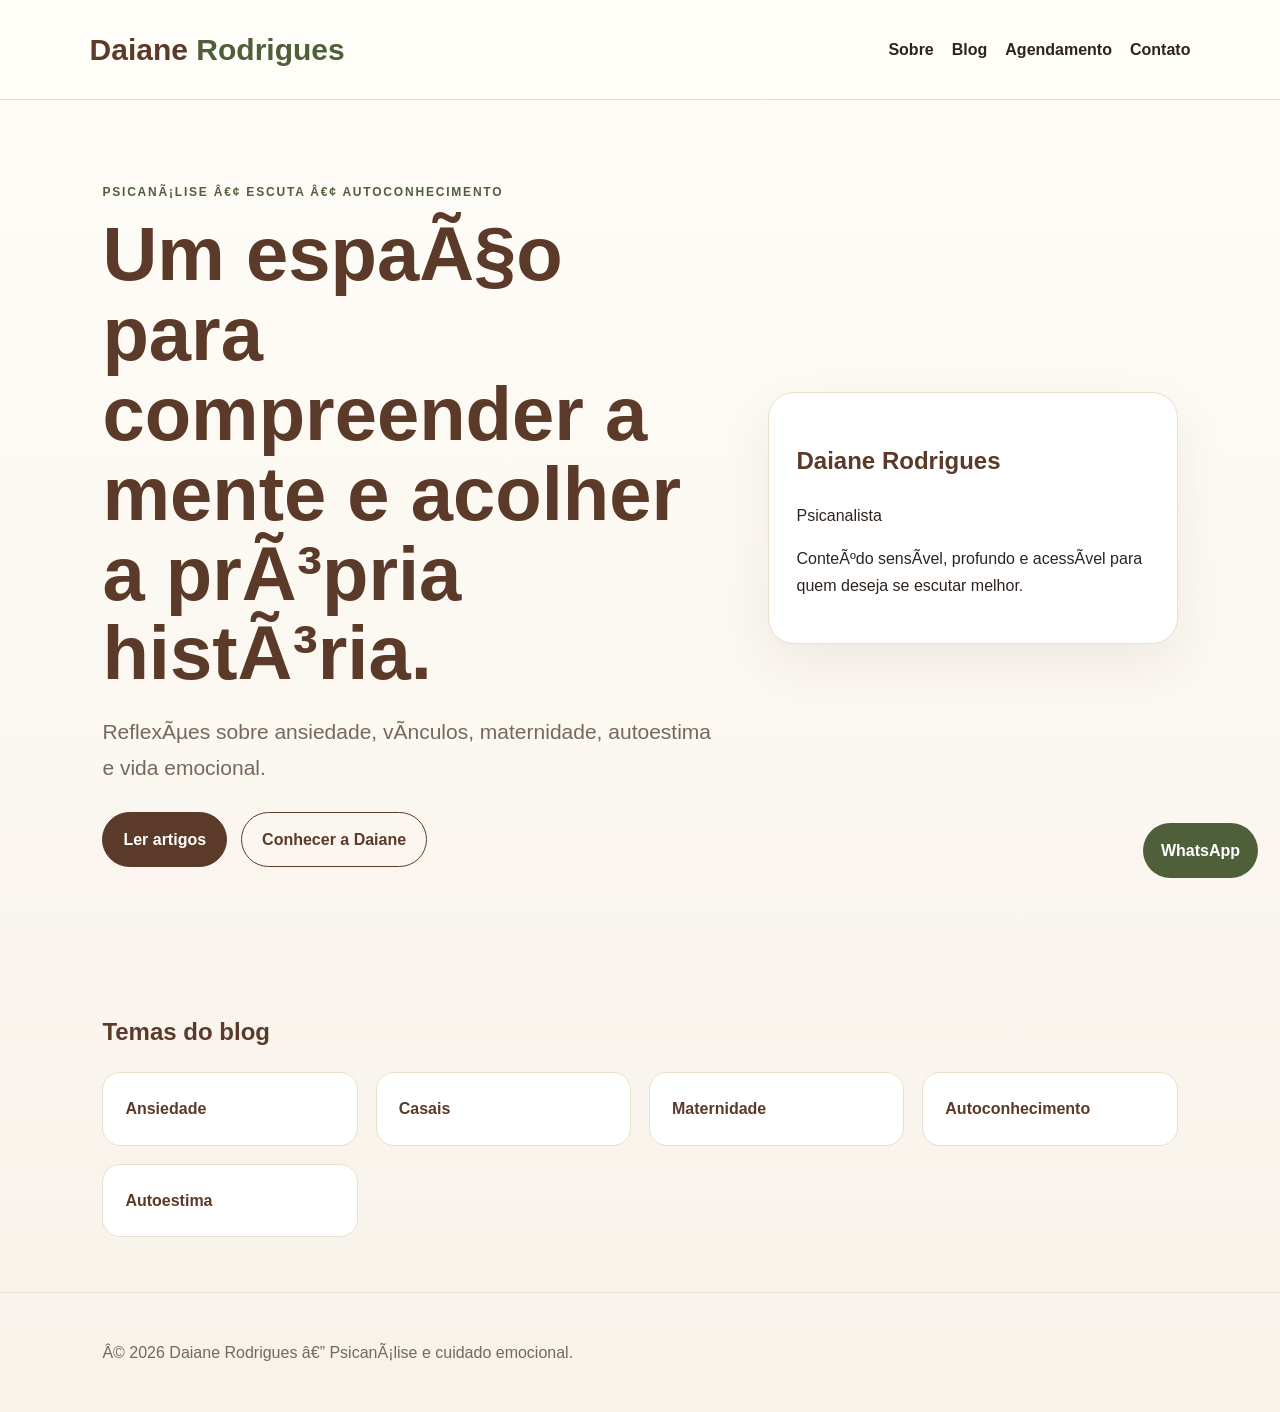
==== index.html @ e82123d5 "feat: estrutura inicial do blog Daiane Rodrigues" ====
﻿<!DOCTYPE html>
<html lang="pt-BR">
<head>
  <meta charset="UTF-8">
  <meta name="viewport" content="width=device-width, initial-scale=1.0">
  <title>Daiane Rodrigues | PsicanÃ¡lise</title>
  <meta name="description" content="Blog de Daiane Rodrigues sobre psicanÃ¡lise, ansiedade, relacionamentos, maternidade e autoconhecimento.">
  <link rel="stylesheet" href="assets/css/style.css">
</head>
<body>
  <header class="header">
    <a class="logo" href="index.html">Daiane <span>Rodrigues</span></a>
    <nav>
      <a href="sobre.html">Sobre</a>
      <a href="blog.html">Blog</a>
      <a href="agendamento.html">Agendamento</a>
      <a href="contato.html">Contato</a>
    </nav>
  </header>

  <main class="hero">
    <section>
      <p class="tag">PsicanÃ¡lise â€¢ Escuta â€¢ Autoconhecimento</p>
      <h1>Um espaÃ§o para compreender a mente e acolher a prÃ³pria histÃ³ria.</h1>
      <p class="lead">ReflexÃµes sobre ansiedade, vÃ­nculos, maternidade, autoestima e vida emocional.</p>
      <div class="actions">
        <a class="btn primary" href="blog.html">Ler artigos</a>
        <a class="btn" href="sobre.html">Conhecer a Daiane</a>
      </div>
    </section>

    <aside class="card destaque">
      <h2>Daiane Rodrigues</h2>
      <p>Psicanalista</p>
      <p>ConteÃºdo sensÃ­vel, profundo e acessÃ­vel para quem deseja se escutar melhor.</p>
    </aside>
  </main>

  <section class="section">
    <h2>Temas do blog</h2>
    <div class="chips">
      <span>Ansiedade</span>
      <span>Casais</span>
      <span>Maternidade</span>
      <span>Autoconhecimento</span>
      <span>Autoestima</span>
    </div>
  </section>

  <a class="whatsapp" href="https://wa.me/5500000000000" target="_blank">WhatsApp</a>

  <footer>
    <p>Â© 2026 Daiane Rodrigues â€” PsicanÃ¡lise e cuidado emocional.</p>
  </footer>
</body>
</html>
---- assets/css/style.css ----
﻿:root{--marrom:#5b3a29;--musgo:#4f5f3a;--creme:#f7f2ea;--branco:#fffdf8;--texto:#2d241f;--muted:#76685d}
*{box-sizing:border-box}
body{margin:0;background:linear-gradient(180deg,var(--branco),var(--creme));color:var(--texto);font-family:Arial,sans-serif;line-height:1.7}
.header{display:flex;justify-content:space-between;align-items:center;gap:20px;padding:24px 7vw;background:rgba(255,253,248,.92);border-bottom:1px solid #eadfce;position:sticky;top:0}
.logo{font-size:30px;font-weight:800;color:var(--marrom);text-decoration:none}
.logo span{color:var(--musgo)}
nav{display:flex;gap:18px;flex-wrap:wrap}
nav a{color:var(--texto);text-decoration:none;font-weight:700}
.hero{min-height:75vh;display:grid;grid-template-columns:1.2fr .8fr;gap:50px;align-items:center;padding:70px 8vw}
.tag{text-transform:uppercase;letter-spacing:.15em;color:var(--musgo);font-weight:800;font-size:12px}
h1{font-size:clamp(42px,6vw,76px);line-height:1.05;color:var(--marrom);margin:10px 0}
h2{color:var(--marrom)}
.lead{font-size:21px;color:var(--muted);max-width:820px}
.actions{display:flex;gap:14px;margin-top:26px;flex-wrap:wrap}
.btn{padding:13px 20px;border:1px solid var(--marrom);border-radius:999px;color:var(--marrom);text-decoration:none;font-weight:800}
.btn.primary{background:var(--marrom);color:white}
.card{background:white;border:1px solid #eadfce;border-radius:26px;padding:28px;box-shadow:0 18px 50px rgba(91,58,41,.08)}
.section,.page,.article{padding:55px 8vw}
.chips,.grid{display:grid;grid-template-columns:repeat(auto-fit,minmax(220px,1fr));gap:18px}
.chips span{background:white;border:1px solid #eadfce;border-radius:18px;padding:22px;font-weight:800;color:var(--marrom)}
.search{width:100%;max-width:560px;padding:15px 18px;border:1px solid #d8c7b7;border-radius:999px;margin:25px 0;background:white}
.whatsapp{position:fixed;right:22px;bottom:22px;background:var(--musgo);color:white;text-decoration:none;padding:14px 18px;border-radius:999px;font-weight:800}
footer{padding:30px 8vw;border-top:1px solid #eadfce;color:var(--muted)}
.article{max-width:850px;margin:auto}
.article p{font-size:20px}
@media(max-width:800px){.hero{grid-template-columns:1fr}.header{flex-direction:column;align-items:flex-start}h1{font-size:42px}}
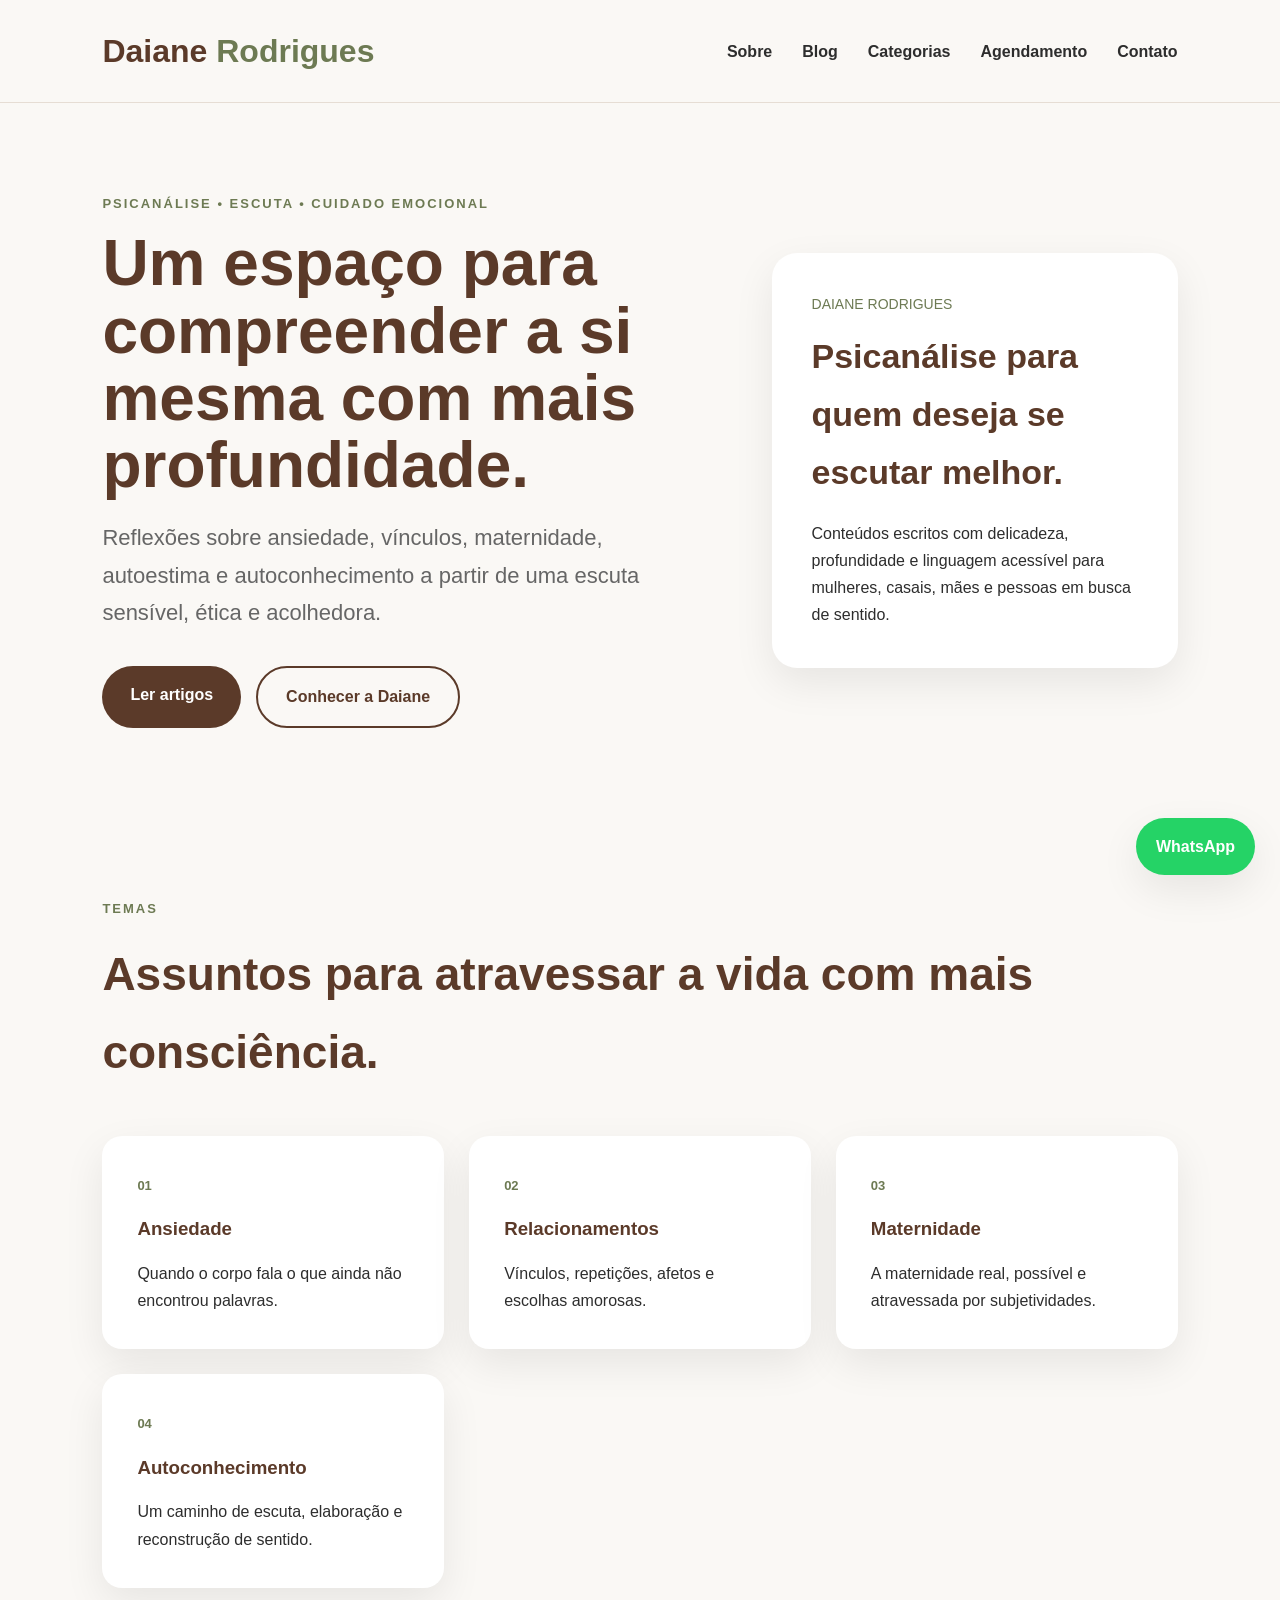
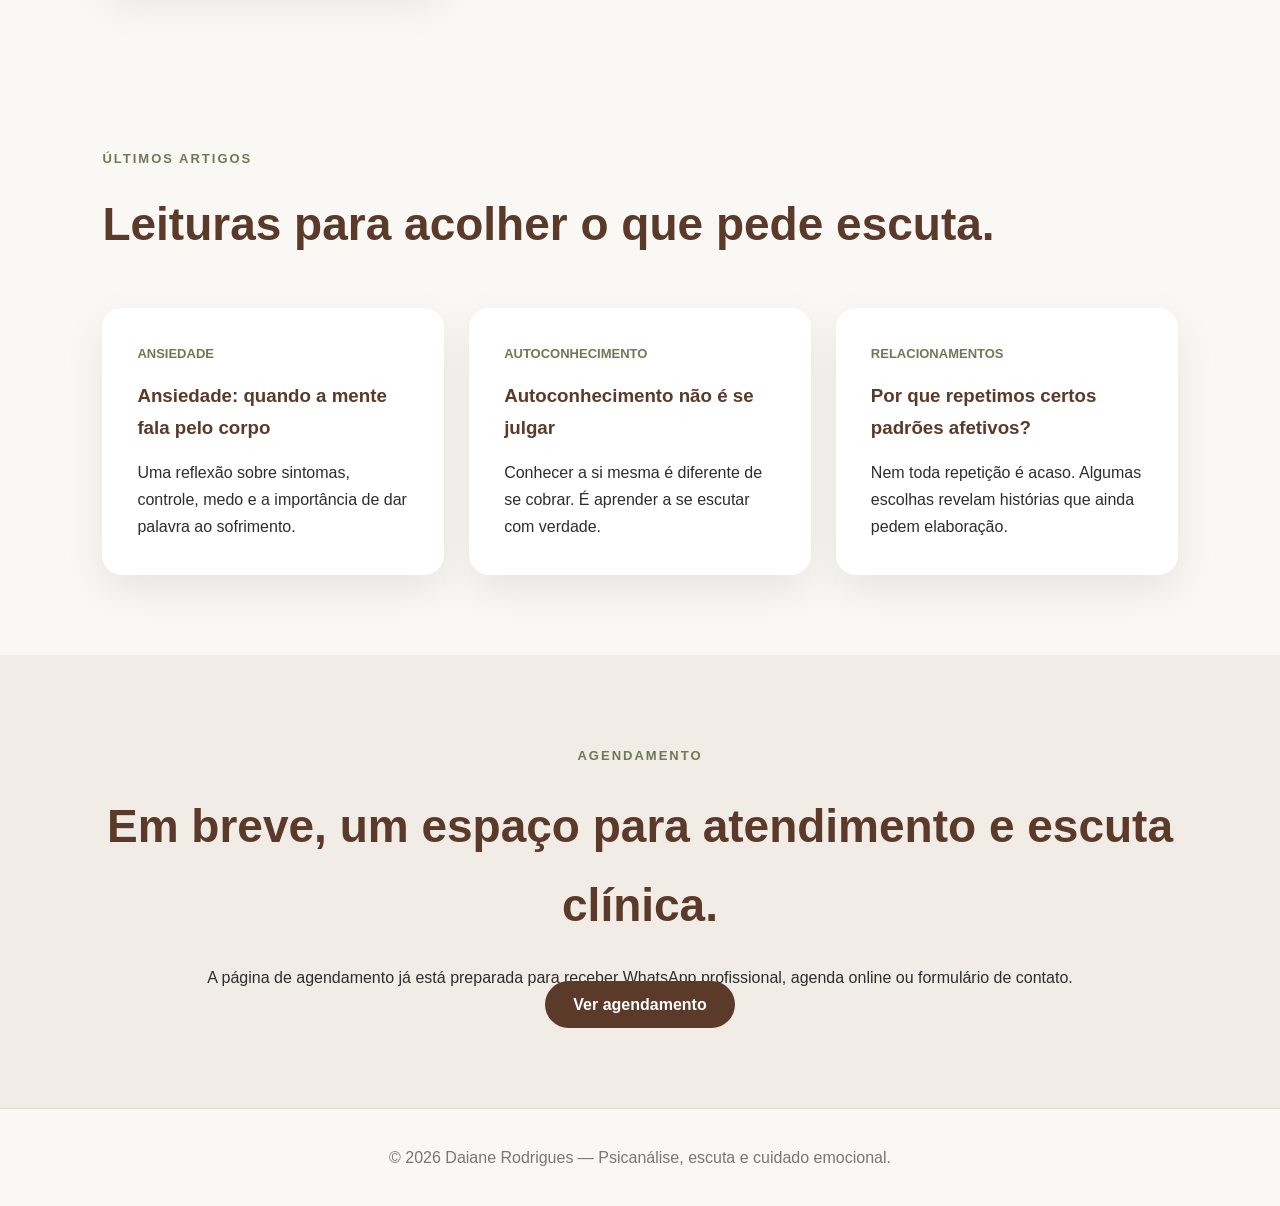
==== commit f6e7984d: "feat(css): adiciona layout premium" ====
--- a/index.html
+++ b/index.html
@@ -1,56 +1,135 @@
 ﻿<!DOCTYPE html>
 <html lang="pt-BR">
 <head>
-  <meta charset="UTF-8">
-  <meta name="viewport" content="width=device-width, initial-scale=1.0">
-  <title>Daiane Rodrigues | PsicanÃ¡lise</title>
-  <meta name="description" content="Blog de Daiane Rodrigues sobre psicanÃ¡lise, ansiedade, relacionamentos, maternidade e autoconhecimento.">
-  <link rel="stylesheet" href="assets/css/style.css">
+  <meta charset="UTF-8" />
+  <meta name="viewport" content="width=device-width, initial-scale=1.0" />
+
+  <title>Daiane Rodrigues | Psicanálise, escuta e autoconhecimento</title>
+  <meta name="description" content="Blog de Daiane Rodrigues sobre psicanálise, ansiedade, relacionamentos, maternidade, autoestima e autoconhecimento." />
+
+  <link rel="stylesheet" href="assets/css/style.css" />
 </head>
+
 <body>
-  <header class="header">
-    <a class="logo" href="index.html">Daiane <span>Rodrigues</span></a>
-    <nav>
+  <header class="site-header">
+    <a href="index.html" class="brand">
+      Daiane <span>Rodrigues</span>
+    </a>
+
+    <nav class="nav">
       <a href="sobre.html">Sobre</a>
       <a href="blog.html">Blog</a>
+      <a href="categorias.html">Categorias</a>
       <a href="agendamento.html">Agendamento</a>
       <a href="contato.html">Contato</a>
     </nav>
   </header>
 
-  <main class="hero">
-    <section>
-      <p class="tag">PsicanÃ¡lise â€¢ Escuta â€¢ Autoconhecimento</p>
-      <h1>Um espaÃ§o para compreender a mente e acolher a prÃ³pria histÃ³ria.</h1>
-      <p class="lead">ReflexÃµes sobre ansiedade, vÃ­nculos, maternidade, autoestima e vida emocional.</p>
-      <div class="actions">
-        <a class="btn primary" href="blog.html">Ler artigos</a>
-        <a class="btn" href="sobre.html">Conhecer a Daiane</a>
+  <main>
+    <section class="hero">
+      <div class="hero-content">
+        <p class="eyebrow">Psicanálise • Escuta • Cuidado emocional</p>
+
+        <h1>Um espaço para compreender a si mesma com mais profundidade.</h1>
+
+        <p class="lead">
+          Reflexões sobre ansiedade, vínculos, maternidade, autoestima e autoconhecimento
+          a partir de uma escuta sensível, ética e acolhedora.
+        </p>
+
+        <div class="hero-actions">
+          <a class="btn btn-primary" href="blog.html">Ler artigos</a>
+          <a class="btn btn-secondary" href="sobre.html">Conhecer a Daiane</a>
+        </div>
+      </div>
+
+      <aside class="hero-card">
+        <p class="card-label">Daiane Rodrigues</p>
+        <h2>Psicanálise para quem deseja se escutar melhor.</h2>
+        <p>
+          Conteúdos escritos com delicadeza, profundidade e linguagem acessível para
+          mulheres, casais, mães e pessoas em busca de sentido.
+        </p>
+      </aside>
+    </section>
+
+    <section class="section">
+      <div class="section-heading">
+        <p class="eyebrow">Temas</p>
+        <h2>Assuntos para atravessar a vida com mais consciência.</h2>
+      </div>
+
+      <div class="topic-grid">
+        <a href="categorias.html" class="topic-card">
+          <span>01</span>
+          <h3>Ansiedade</h3>
+          <p>Quando o corpo fala o que ainda não encontrou palavras.</p>
+        </a>
+
+        <a href="categorias.html" class="topic-card">
+          <span>02</span>
+          <h3>Relacionamentos</h3>
+          <p>Vínculos, repetições, afetos e escolhas amorosas.</p>
+        </a>
+
+        <a href="categorias.html" class="topic-card">
+          <span>03</span>
+          <h3>Maternidade</h3>
+          <p>A maternidade real, possível e atravessada por subjetividades.</p>
+        </a>
+
+        <a href="categorias.html" class="topic-card">
+          <span>04</span>
+          <h3>Autoconhecimento</h3>
+          <p>Um caminho de escuta, elaboração e reconstrução de sentido.</p>
+        </a>
       </div>
     </section>
 
-    <aside class="card destaque">
-      <h2>Daiane Rodrigues</h2>
-      <p>Psicanalista</p>
-      <p>ConteÃºdo sensÃ­vel, profundo e acessÃ­vel para quem deseja se escutar melhor.</p>
-    </aside>
+    <section class="section featured">
+      <div class="section-heading">
+        <p class="eyebrow">Últimos artigos</p>
+        <h2>Leituras para acolher o que pede escuta.</h2>
+      </div>
+
+      <div class="post-grid">
+        <article class="post-card">
+          <p class="post-category">Ansiedade</p>
+          <h3><a href="posts/ansiedade.html">Ansiedade: quando a mente fala pelo corpo</a></h3>
+          <p>Uma reflexão sobre sintomas, controle, medo e a importância de dar palavra ao sofrimento.</p>
+        </article>
+
+        <article class="post-card">
+          <p class="post-category">Autoconhecimento</p>
+          <h3><a href="posts/autoconhecimento.html">Autoconhecimento não é se julgar</a></h3>
+          <p>Conhecer a si mesma é diferente de se cobrar. É aprender a se escutar com verdade.</p>
+        </article>
+
+        <article class="post-card">
+          <p class="post-category">Relacionamentos</p>
+          <h3><a href="blog.html">Por que repetimos certos padrões afetivos?</a></h3>
+          <p>Nem toda repetição é acaso. Algumas escolhas revelam histórias que ainda pedem elaboração.</p>
+        </article>
+      </div>
+    </section>
+
+    <section class="cta">
+      <p class="eyebrow">Agendamento</p>
+      <h2>Em breve, um espaço para atendimento e escuta clínica.</h2>
+      <p>
+        A página de agendamento já está preparada para receber WhatsApp profissional,
+        agenda online ou formulário de contato.
+      </p>
+      <a class="btn btn-primary" href="agendamento.html">Ver agendamento</a>
+    </section>
   </main>
 
-  <section class="section">
-    <h2>Temas do blog</h2>
-    <div class="chips">
-      <span>Ansiedade</span>
-      <span>Casais</span>
-      <span>Maternidade</span>
-      <span>Autoconhecimento</span>
-      <span>Autoestima</span>
-    </div>
-  </section>
+  <a class="whatsapp" href="https://wa.me/5500000000000" target="_blank" aria-label="Falar no WhatsApp">
+    WhatsApp
+  </a>
 
-  <a class="whatsapp" href="https://wa.me/5500000000000" target="_blank">WhatsApp</a>
-
-  <footer>
-    <p>Â© 2026 Daiane Rodrigues â€” PsicanÃ¡lise e cuidado emocional.</p>
+  <footer class="footer">
+    <p>© 2026 Daiane Rodrigues — Psicanálise, escuta e cuidado emocional.</p>
   </footer>
 </body>
-</html>
+</html>
--- a/assets/css/style.css
+++ b/assets/css/style.css
@@ -1,26 +1,275 @@
-﻿:root{--marrom:#5b3a29;--musgo:#4f5f3a;--creme:#f7f2ea;--branco:#fffdf8;--texto:#2d241f;--muted:#76685d}
-*{box-sizing:border-box}
-body{margin:0;background:linear-gradient(180deg,var(--branco),var(--creme));color:var(--texto);font-family:Arial,sans-serif;line-height:1.7}
-.header{display:flex;justify-content:space-between;align-items:center;gap:20px;padding:24px 7vw;background:rgba(255,253,248,.92);border-bottom:1px solid #eadfce;position:sticky;top:0}
-.logo{font-size:30px;font-weight:800;color:var(--marrom);text-decoration:none}
-.logo span{color:var(--musgo)}
-nav{display:flex;gap:18px;flex-wrap:wrap}
-nav a{color:var(--texto);text-decoration:none;font-weight:700}
-.hero{min-height:75vh;display:grid;grid-template-columns:1.2fr .8fr;gap:50px;align-items:center;padding:70px 8vw}
-.tag{text-transform:uppercase;letter-spacing:.15em;color:var(--musgo);font-weight:800;font-size:12px}
-h1{font-size:clamp(42px,6vw,76px);line-height:1.05;color:var(--marrom);margin:10px 0}
-h2{color:var(--marrom)}
-.lead{font-size:21px;color:var(--muted);max-width:820px}
-.actions{display:flex;gap:14px;margin-top:26px;flex-wrap:wrap}
-.btn{padding:13px 20px;border:1px solid var(--marrom);border-radius:999px;color:var(--marrom);text-decoration:none;font-weight:800}
-.btn.primary{background:var(--marrom);color:white}
-.card{background:white;border:1px solid #eadfce;border-radius:26px;padding:28px;box-shadow:0 18px 50px rgba(91,58,41,.08)}
-.section,.page,.article{padding:55px 8vw}
-.chips,.grid{display:grid;grid-template-columns:repeat(auto-fit,minmax(220px,1fr));gap:18px}
-.chips span{background:white;border:1px solid #eadfce;border-radius:18px;padding:22px;font-weight:800;color:var(--marrom)}
-.search{width:100%;max-width:560px;padding:15px 18px;border:1px solid #d8c7b7;border-radius:999px;margin:25px 0;background:white}
-.whatsapp{position:fixed;right:22px;bottom:22px;background:var(--musgo);color:white;text-decoration:none;padding:14px 18px;border-radius:999px;font-weight:800}
-footer{padding:30px 8vw;border-top:1px solid #eadfce;color:var(--muted)}
-.article{max-width:850px;margin:auto}
-.article p{font-size:20px}
-@media(max-width:800px){.hero{grid-template-columns:1fr}.header{flex-direction:column;align-items:flex-start}h1{font-size:42px}}
+﻿:root{
+--bg:#faf8f5;
+--white:#fff;
+--primary:#5b3a29;
+--secondary:#6d7a53;
+--text:#2d2d2d;
+--light:#f1ece6;
+--border:#e6ddd4;
+--shadow:0 15px 40px rgba(0,0,0,.08);
+}
+
+*{
+margin:0;
+padding:0;
+box-sizing:border-box;
+}
+
+html{
+scroll-behavior:smooth;
+}
+
+body{
+background:var(--bg);
+font-family:Segoe UI,Arial,sans-serif;
+color:var(--text);
+line-height:1.7;
+}
+
+a{
+text-decoration:none;
+color:inherit;
+}
+
+.site-header{
+position:sticky;
+top:0;
+z-index:999;
+display:flex;
+justify-content:space-between;
+align-items:center;
+padding:24px 8%;
+background:rgba(250,248,245,.95);
+backdrop-filter:blur(12px);
+border-bottom:1px solid var(--border);
+}
+
+.brand{
+font-size:32px;
+font-weight:700;
+color:var(--primary);
+}
+
+.brand span{
+color:var(--secondary);
+}
+
+.nav{
+display:flex;
+gap:30px;
+}
+
+.nav a{
+font-weight:600;
+transition:.25s;
+}
+
+.nav a:hover{
+color:var(--secondary);
+}
+
+.hero{
+display:grid;
+grid-template-columns:1.2fr .8fr;
+gap:60px;
+padding:90px 8%;
+align-items:center;
+}
+
+.eyebrow{
+text-transform:uppercase;
+letter-spacing:2px;
+font-size:13px;
+color:var(--secondary);
+margin-bottom:15px;
+font-weight:700;
+}
+
+.hero h1{
+font-size:64px;
+line-height:1.05;
+color:var(--primary);
+margin-bottom:20px;
+}
+
+.lead{
+font-size:22px;
+color:#666;
+max-width:650px;
+margin-bottom:35px;
+}
+
+.hero-actions{
+display:flex;
+gap:15px;
+flex-wrap:wrap;
+}
+
+.btn{
+padding:15px 28px;
+border-radius:999px;
+font-weight:700;
+transition:.25s;
+}
+
+.btn-primary{
+background:var(--primary);
+color:white;
+}
+
+.btn-primary:hover{
+transform:translateY(-2px);
+}
+
+.btn-secondary{
+border:2px solid var(--primary);
+color:var(--primary);
+}
+
+.hero-card{
+background:white;
+padding:40px;
+border-radius:25px;
+box-shadow:var(--shadow);
+}
+
+.card-label{
+font-size:14px;
+color:var(--secondary);
+text-transform:uppercase;
+margin-bottom:12px;
+}
+
+.hero-card h2{
+font-size:34px;
+margin-bottom:18px;
+color:var(--primary);
+}
+
+.section{
+padding:80px 8%;
+}
+
+.section-heading{
+margin-bottom:45px;
+}
+
+.section-heading h2{
+font-size:46px;
+color:var(--primary);
+}
+
+.topic-grid,
+.post-grid{
+display:grid;
+grid-template-columns:repeat(auto-fit,minmax(280px,1fr));
+gap:25px;
+}
+
+.topic-card,
+.post-card{
+background:white;
+padding:35px;
+border-radius:20px;
+box-shadow:var(--shadow);
+transition:.3s;
+}
+
+.topic-card:hover,
+.post-card:hover{
+transform:translateY(-8px);
+}
+
+.topic-card span{
+font-size:13px;
+color:var(--secondary);
+font-weight:bold;
+}
+
+.topic-card h3,
+.post-card h3{
+margin:15px 0;
+color:var(--primary);
+}
+
+.post-category{
+font-size:13px;
+text-transform:uppercase;
+color:var(--secondary);
+font-weight:bold;
+margin-bottom:10px;
+}
+
+.cta{
+padding:90px 8%;
+text-align:center;
+background:var(--light);
+}
+
+.cta h2{
+font-size:46px;
+color:var(--primary);
+margin:20px 0;
+}
+
+.footer{
+padding:35px;
+text-align:center;
+border-top:1px solid var(--border);
+color:#777;
+}
+
+.whatsapp{
+position:fixed;
+right:25px;
+bottom:25px;
+background:#25D366;
+color:white;
+padding:15px 20px;
+border-radius:999px;
+font-weight:bold;
+box-shadow:var(--shadow);
+}
+
+.search{
+width:100%;
+padding:16px;
+border-radius:999px;
+border:1px solid var(--border);
+margin-bottom:35px;
+font-size:16px;
+}
+
+.page,
+.article{
+max-width:1100px;
+margin:auto;
+padding:80px 8%;
+}
+
+@media(max-width:900px){
+
+.hero{
+grid-template-columns:1fr;
+}
+
+.hero h1{
+font-size:46px;
+}
+
+.section-heading h2,
+.cta h2{
+font-size:36px;
+}
+
+.site-header{
+flex-direction:column;
+gap:20px;
+}
+
+.nav{
+flex-wrap:wrap;
+justify-content:center;
+}
+
+}
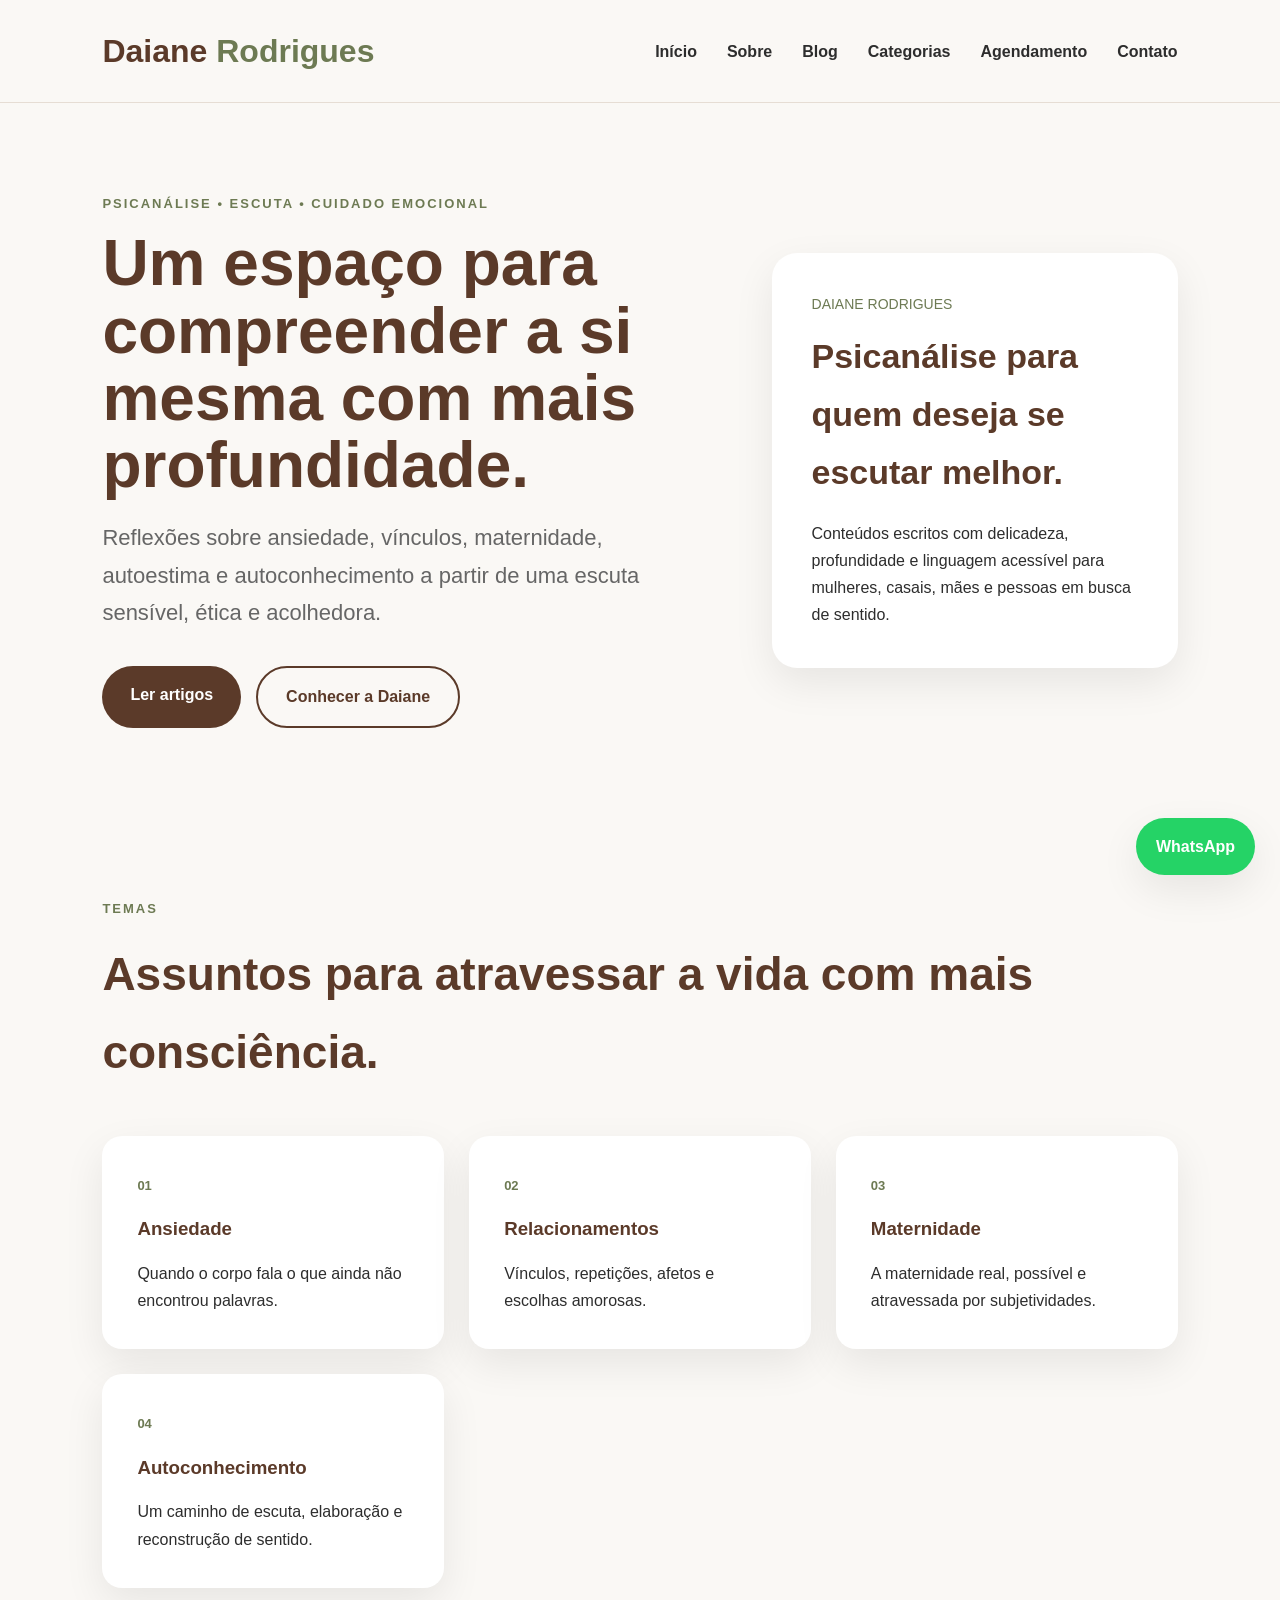
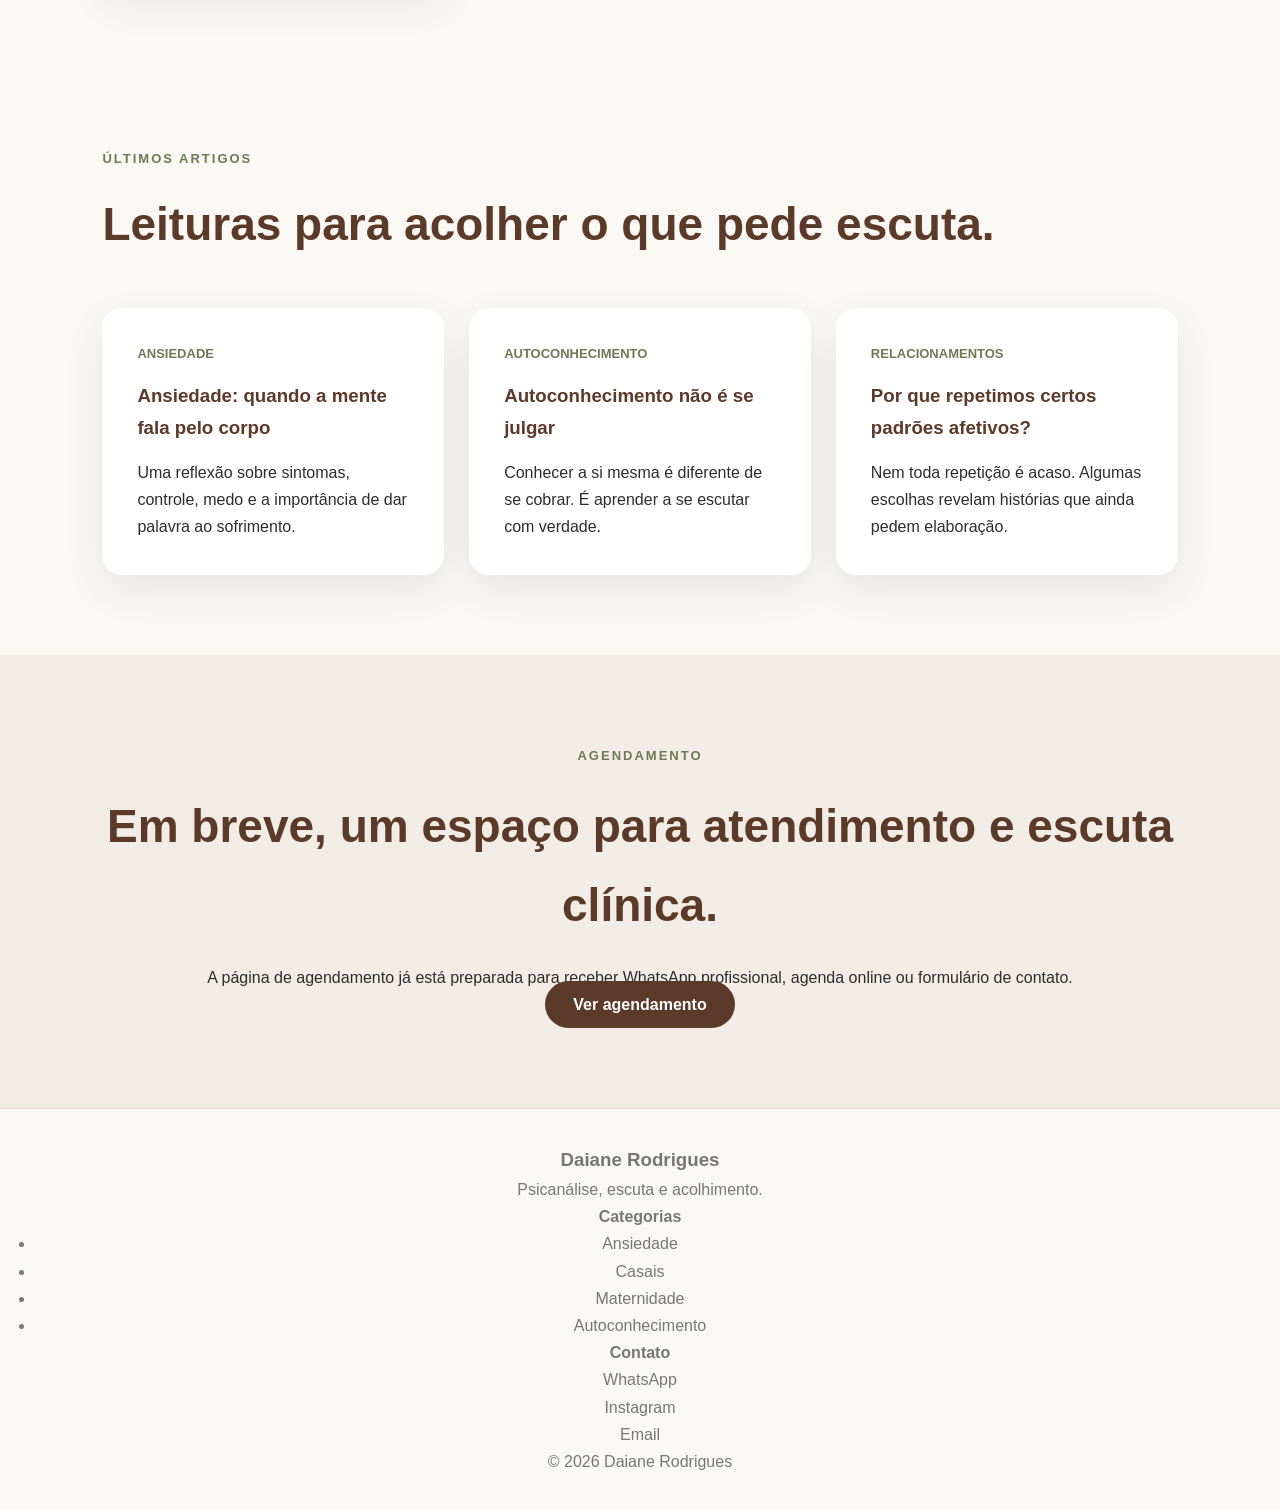
==== commit 578f5230: "refactor(layout): header e footer compartilhados" ====
--- a/index.html
+++ b/index.html
@@ -11,19 +11,13 @@
 </head>
 
 <body>
-  <header class="site-header">
-    <a href="index.html" class="brand">
-      Daiane <span>Rodrigues</span>
-    </a>
+  <script src="assets/js/layout.js"></script>
 
-    <nav class="nav">
-      <a href="sobre.html">Sobre</a>
-      <a href="blog.html">Blog</a>
-      <a href="categorias.html">Categorias</a>
-      <a href="agendamento.html">Agendamento</a>
-      <a href="contato.html">Contato</a>
-    </nav>
-  </header>
+<script>
+
+renderHeader()
+
+</script>
 
   <main>
     <section class="hero">
@@ -128,8 +122,10 @@
     WhatsApp
   </a>
 
-  <footer class="footer">
-    <p>© 2026 Daiane Rodrigues — Psicanálise, escuta e cuidado emocional.</p>
-  </footer>
+  <script>
+
+renderFooter()
+
+</script>
 </body>
 </html>
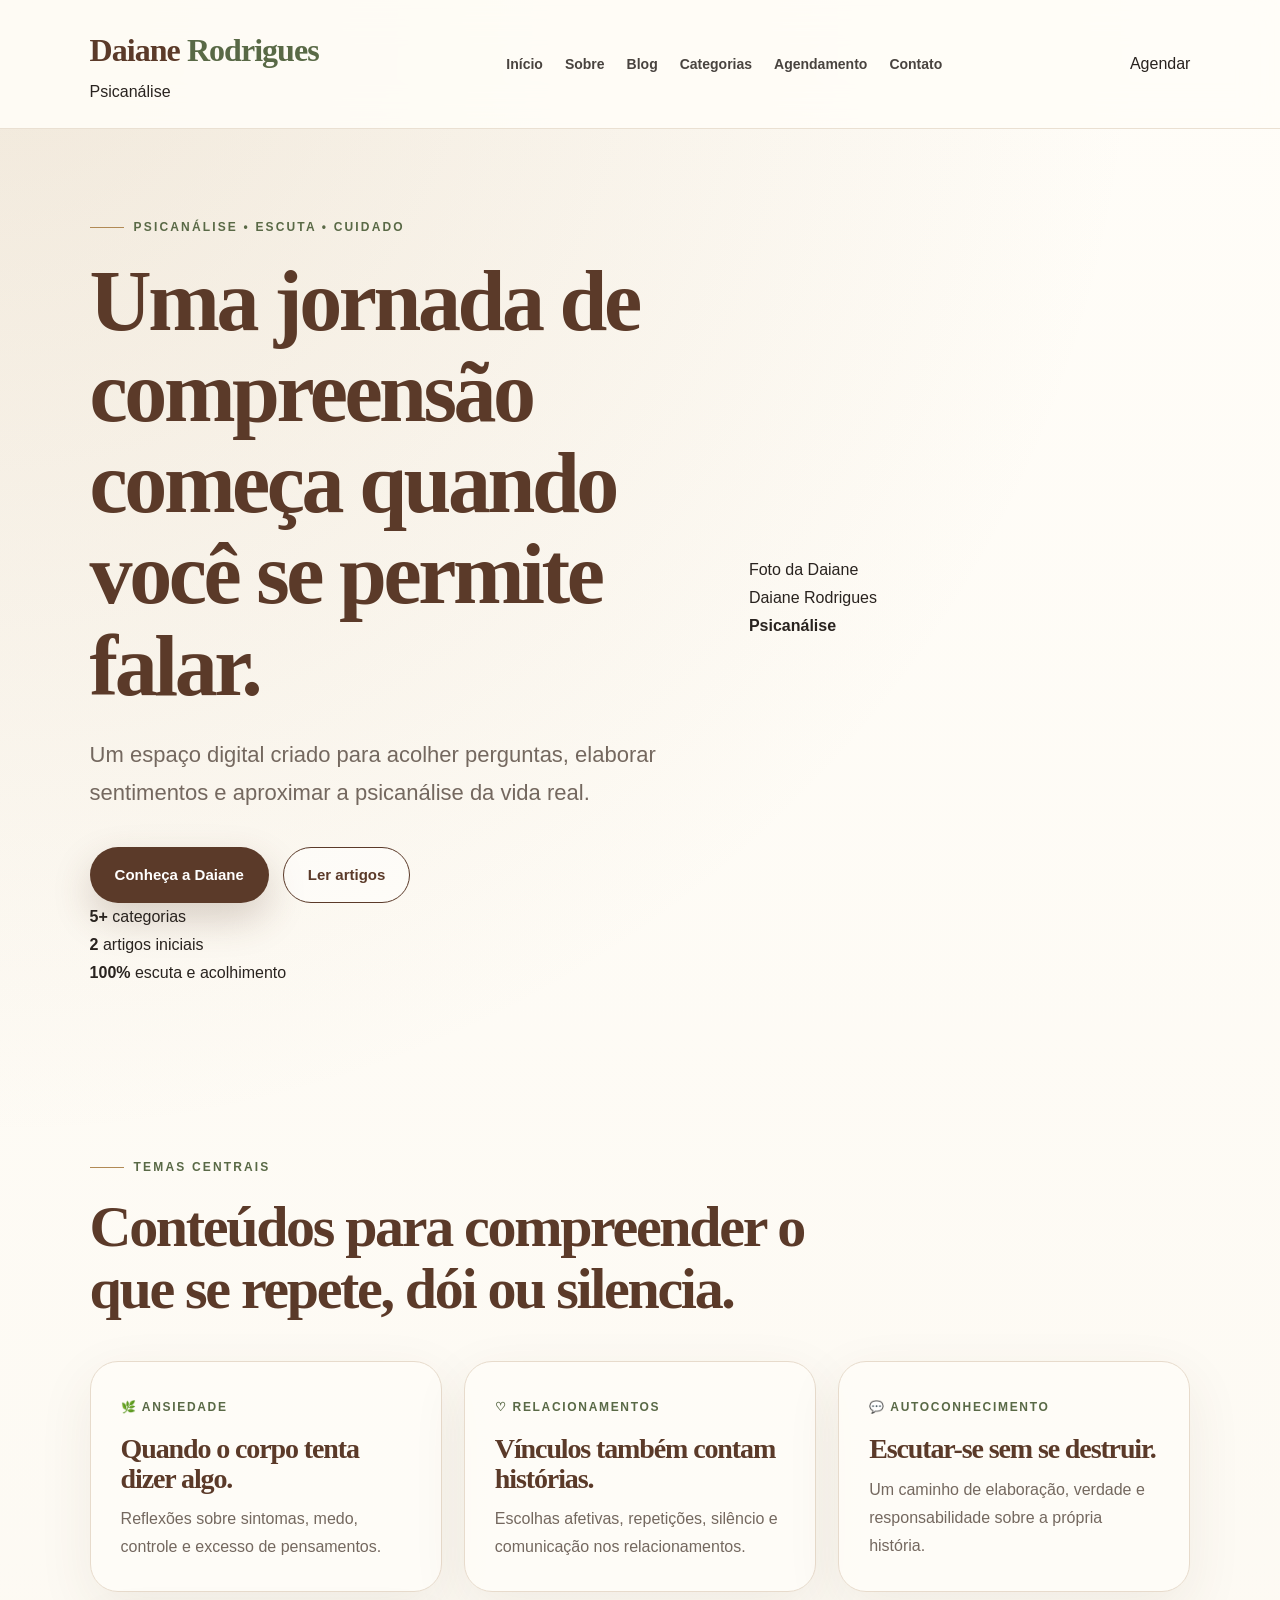
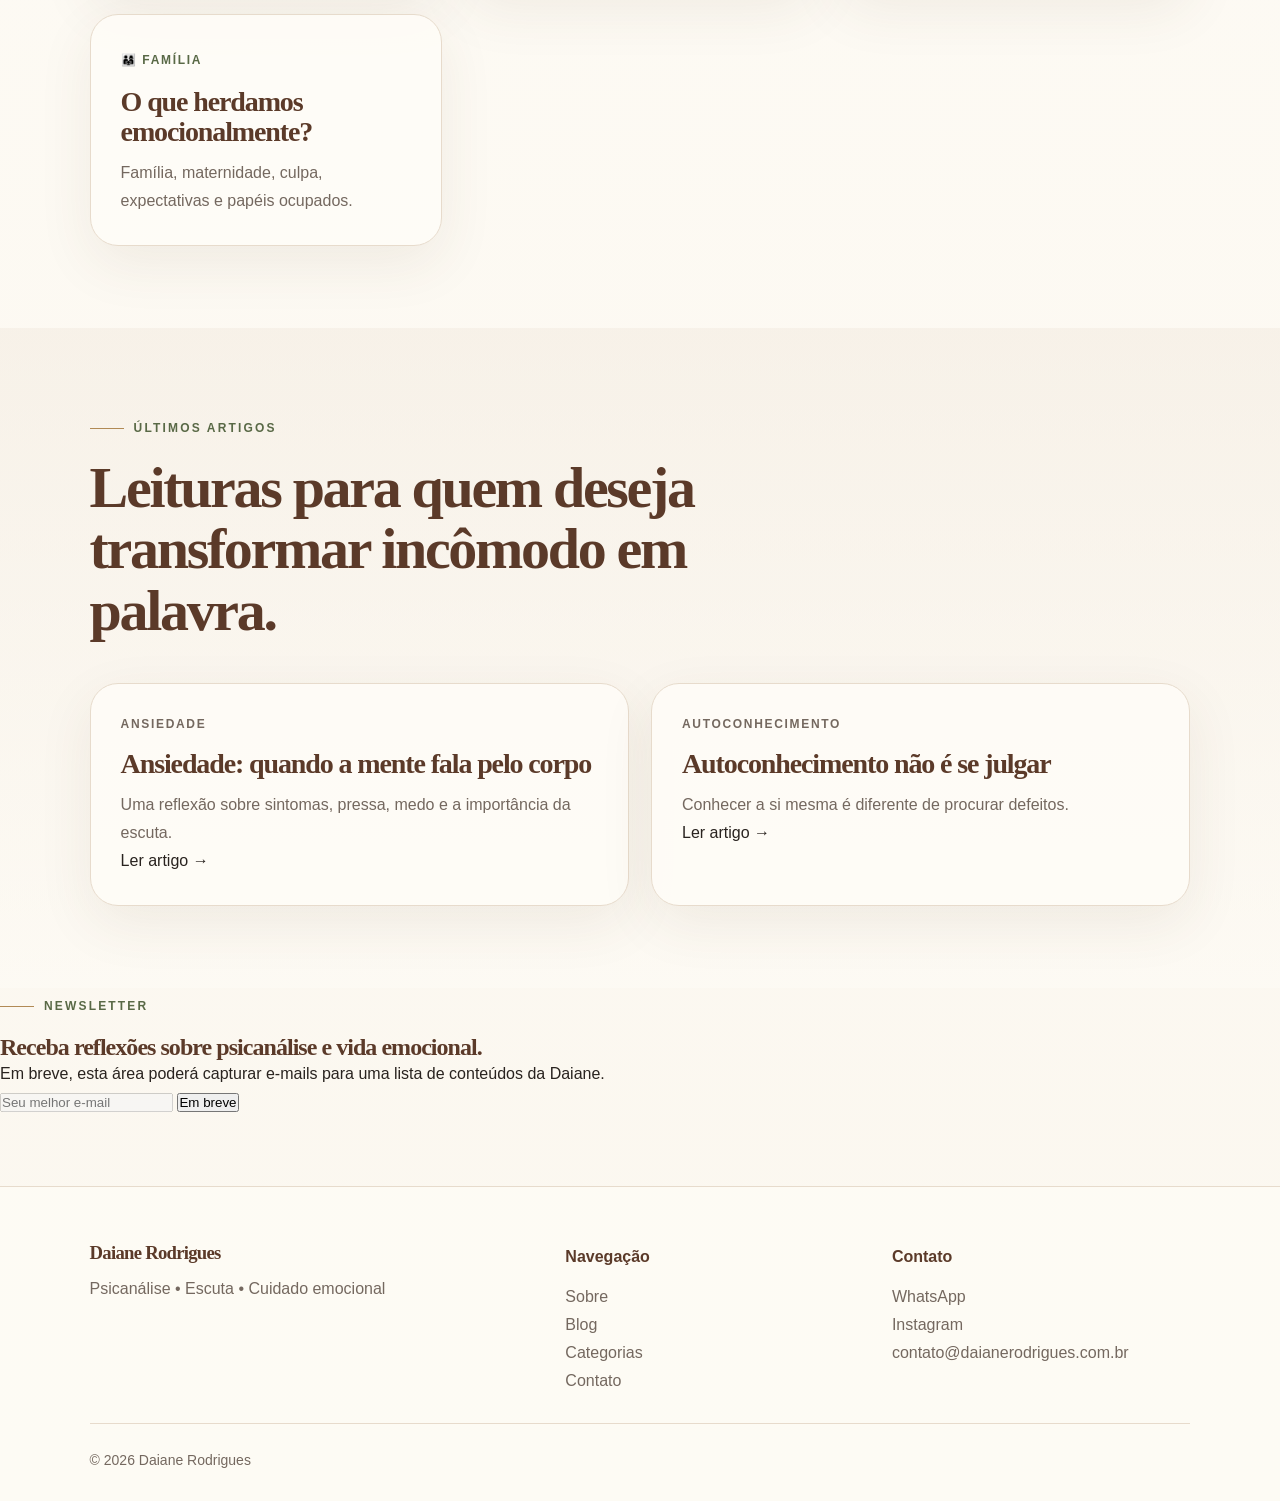
==== commit fcdfd10f: "feat(home): cria hero premium com espaço para foto" ====
--- a/index.html
+++ b/index.html
@@ -1,81 +1,91 @@
 ﻿<!DOCTYPE html>
 <html lang="pt-BR">
 <head>
-  <meta charset="UTF-8" />
-  <meta name="viewport" content="width=device-width, initial-scale=1.0" />
+  <meta charset="UTF-8">
+  <meta name="viewport" content="width=device-width, initial-scale=1.0">
 
-  <title>Daiane Rodrigues | Psicanálise, escuta e autoconhecimento</title>
-  <meta name="description" content="Blog de Daiane Rodrigues sobre psicanálise, ansiedade, relacionamentos, maternidade, autoestima e autoconhecimento." />
+  <title>Daiane Rodrigues | Psicanálise e cuidado emocional</title>
+  <meta name="description" content="Daiane Rodrigues | Psicanálise, escuta, cuidado emocional, ansiedade, relacionamentos, maternidade e autoconhecimento.">
 
-  <link rel="stylesheet" href="assets/css/style.css" />
+  <link rel="stylesheet" href="assets/css/style.css">
 </head>
-
 <body>
   <script src="assets/js/layout.js"></script>
-
-<script>
-
-renderHeader()
-
-</script>
+  <script>renderHeader()</script>
 
   <main>
-    <section class="hero">
+    <section class="hero hero-premium">
       <div class="hero-content">
-        <p class="eyebrow">Psicanálise • Escuta • Cuidado emocional</p>
+        <p class="eyebrow">Psicanálise • Escuta • Cuidado</p>
 
-        <h1>Um espaço para compreender a si mesma com mais profundidade.</h1>
+        <h1>Uma jornada de compreensão começa quando você se permite falar.</h1>
 
         <p class="lead">
-          Reflexões sobre ansiedade, vínculos, maternidade, autoestima e autoconhecimento
-          a partir de uma escuta sensível, ética e acolhedora.
+          Um espaço digital criado para acolher perguntas, elaborar sentimentos
+          e aproximar a psicanálise da vida real.
         </p>
 
         <div class="hero-actions">
-          <a class="btn btn-primary" href="blog.html">Ler artigos</a>
-          <a class="btn btn-secondary" href="sobre.html">Conhecer a Daiane</a>
+          <a class="btn btn-primary" href="sobre.html">Conheça a Daiane</a>
+          <a class="btn btn-secondary" href="blog.html">Ler artigos</a>
+        </div>
+
+        <div class="stats-row">
+          <div>
+            <strong>5+</strong>
+            <span>categorias</span>
+          </div>
+          <div>
+            <strong>2</strong>
+            <span>artigos iniciais</span>
+          </div>
+          <div>
+            <strong>100%</strong>
+            <span>escuta e acolhimento</span>
+          </div>
         </div>
       </div>
 
-      <aside class="hero-card">
-        <p class="card-label">Daiane Rodrigues</p>
-        <h2>Psicanálise para quem deseja se escutar melhor.</h2>
-        <p>
-          Conteúdos escritos com delicadeza, profundidade e linguagem acessível para
-          mulheres, casais, mães e pessoas em busca de sentido.
-        </p>
+      <aside class="portrait-card">
+        <div class="portrait-placeholder">
+          <span>Foto da Daiane</span>
+        </div>
+        <div class="portrait-info">
+          <p>Daiane Rodrigues</p>
+          <strong>Psicanálise</strong>
+        </div>
       </aside>
     </section>
 
     <section class="section">
       <div class="section-heading">
-        <p class="eyebrow">Temas</p>
-        <h2>Assuntos para atravessar a vida com mais consciência.</h2>
+        <p class="eyebrow">Temas centrais</p>
+        <h2>Conteúdos para compreender o que se repete, dói ou silencia.</h2>
       </div>
 
       <div class="topic-grid">
-        <a href="categorias.html" class="topic-card">
-          <span>01</span>
-          <h3>Ansiedade</h3>
-          <p>Quando o corpo fala o que ainda não encontrou palavras.</p>
+        <a class="topic-card tall-card" href="blog.html">
+          <span>🌿 Ansiedade</span>
+          <h3>Quando o corpo tenta dizer algo.</h3>
+          <p>Reflexões sobre sintomas, medo, controle e excesso de pensamentos.</p>
         </a>
 
-        <a href="categorias.html" class="topic-card">
-          <span>02</span>
-          <h3>Relacionamentos</h3>
-          <p>Vínculos, repetições, afetos e escolhas amorosas.</p>
+        <a class="topic-card tall-card" href="blog.html">
+          <span>♡ Relacionamentos</span>
+          <h3>Vínculos também contam histórias.</h3>
+          <p>Escolhas afetivas, repetições, silêncio e comunicação nos relacionamentos.</p>
         </a>
 
-        <a href="categorias.html" class="topic-card">
-          <span>03</span>
-          <h3>Maternidade</h3>
-          <p>A maternidade real, possível e atravessada por subjetividades.</p>
+        <a class="topic-card tall-card" href="blog.html">
+          <span>💬 Autoconhecimento</span>
+          <h3>Escutar-se sem se destruir.</h3>
+          <p>Um caminho de elaboração, verdade e responsabilidade sobre a própria história.</p>
         </a>
 
-        <a href="categorias.html" class="topic-card">
-          <span>04</span>
-          <h3>Autoconhecimento</h3>
-          <p>Um caminho de escuta, elaboração e reconstrução de sentido.</p>
+        <a class="topic-card tall-card" href="blog.html">
+          <span>👨‍👩‍👧 Família</span>
+          <h3>O que herdamos emocionalmente?</h3>
+          <p>Família, maternidade, culpa, expectativas e papéis ocupados.</p>
         </a>
       </div>
     </section>
@@ -83,49 +93,37 @@
     <section class="section featured">
       <div class="section-heading">
         <p class="eyebrow">Últimos artigos</p>
-        <h2>Leituras para acolher o que pede escuta.</h2>
+        <h2>Leituras para quem deseja transformar incômodo em palavra.</h2>
       </div>
 
       <div class="post-grid">
-        <article class="post-card">
+        <article class="post-card featured-post">
           <p class="post-category">Ansiedade</p>
           <h3><a href="posts/ansiedade.html">Ansiedade: quando a mente fala pelo corpo</a></h3>
-          <p>Uma reflexão sobre sintomas, controle, medo e a importância de dar palavra ao sofrimento.</p>
+          <p>Uma reflexão sobre sintomas, pressa, medo e a importância da escuta.</p>
+          <a class="read-more" href="posts/ansiedade.html">Ler artigo →</a>
         </article>
 
-        <article class="post-card">
+        <article class="post-card featured-post">
           <p class="post-category">Autoconhecimento</p>
           <h3><a href="posts/autoconhecimento.html">Autoconhecimento não é se julgar</a></h3>
-          <p>Conhecer a si mesma é diferente de se cobrar. É aprender a se escutar com verdade.</p>
-        </article>
-
-        <article class="post-card">
-          <p class="post-category">Relacionamentos</p>
-          <h3><a href="blog.html">Por que repetimos certos padrões afetivos?</a></h3>
-          <p>Nem toda repetição é acaso. Algumas escolhas revelam histórias que ainda pedem elaboração.</p>
+          <p>Conhecer a si mesma é diferente de procurar defeitos.</p>
+          <a class="read-more" href="posts/autoconhecimento.html">Ler artigo →</a>
         </article>
       </div>
     </section>
 
-    <section class="cta">
-      <p class="eyebrow">Agendamento</p>
-      <h2>Em breve, um espaço para atendimento e escuta clínica.</h2>
-      <p>
-        A página de agendamento já está preparada para receber WhatsApp profissional,
-        agenda online ou formulário de contato.
-      </p>
-      <a class="btn btn-primary" href="agendamento.html">Ver agendamento</a>
+    <section class="newsletter">
+      <p class="eyebrow">Newsletter</p>
+      <h2>Receba reflexões sobre psicanálise e vida emocional.</h2>
+      <p>Em breve, esta área poderá capturar e-mails para uma lista de conteúdos da Daiane.</p>
+      <form class="newsletter-form">
+        <input type="email" placeholder="Seu melhor e-mail" disabled>
+        <button type="button">Em breve</button>
+      </form>
     </section>
   </main>
 
-  <a class="whatsapp" href="https://wa.me/5500000000000" target="_blank" aria-label="Falar no WhatsApp">
-    WhatsApp
-  </a>
-
-  <script>
-
-renderFooter()
-
-</script>
+  <script>renderFooter()</script>
 </body>
 </html>
--- a/assets/css/style.css
+++ b/assets/css/style.css
@@ -1,275 +1,663 @@
 ﻿:root{
---bg:#faf8f5;
---white:#fff;
---primary:#5b3a29;
---secondary:#6d7a53;
---text:#2d2d2d;
---light:#f1ece6;
---border:#e6ddd4;
---shadow:0 15px 40px rgba(0,0,0,.08);
+  --bg:#fbf7ef;
+  --surface:#fffdf8;
+  --surface-2:#f2eadf;
+  --text:#29231f;
+  --muted:#74685f;
+  --primary:#5b3a29;
+  --primary-2:#7b5139;
+  --moss:#596946;
+  --gold:#b18a55;
+  --border:#e7dbcc;
+  --shadow:0 24px 70px rgba(91,58,41,.11);
+  --radius:28px;
 }
 
 *{
-margin:0;
-padding:0;
-box-sizing:border-box;
+  margin:0;
+  padding:0;
+  box-sizing:border-box;
 }
 
 html{
-scroll-behavior:smooth;
+  scroll-behavior:smooth;
 }
 
 body{
-background:var(--bg);
-font-family:Segoe UI,Arial,sans-serif;
-color:var(--text);
-line-height:1.7;
+  min-height:100vh;
+  background:
+    radial-gradient(circle at top left, rgba(177,138,85,.18), transparent 34%),
+    linear-gradient(180deg, var(--surface), var(--bg));
+  color:var(--text);
+  font-family:Inter, "Segoe UI", Arial, sans-serif;
+  line-height:1.75;
 }
 
 a{
-text-decoration:none;
-color:inherit;
+  color:inherit;
+  text-decoration:none;
+}
+
+img{
+  max-width:100%;
+  display:block;
 }
 
 .site-header{
-position:sticky;
-top:0;
-z-index:999;
-display:flex;
-justify-content:space-between;
-align-items:center;
-padding:24px 8%;
-background:rgba(250,248,245,.95);
-backdrop-filter:blur(12px);
-border-bottom:1px solid var(--border);
+  position:sticky;
+  top:0;
+  z-index:1000;
+  display:flex;
+  justify-content:space-between;
+  align-items:center;
+  gap:28px;
+  padding:22px 7vw;
+  background:rgba(255,253,248,.88);
+  backdrop-filter:blur(18px);
+  border-bottom:1px solid rgba(231,219,204,.85);
 }
 
 .brand{
-font-size:32px;
-font-weight:700;
-color:var(--primary);
+  font-family:Georgia, "Times New Roman", serif;
+  font-size:32px;
+  font-weight:700;
+  letter-spacing:-.03em;
+  color:var(--primary);
 }
 
 .brand span{
-color:var(--secondary);
+  color:var(--moss);
 }
 
 .nav{
-display:flex;
-gap:30px;
+  display:flex;
+  align-items:center;
+  gap:22px;
+  flex-wrap:wrap;
 }
 
 .nav a{
-font-weight:600;
-transition:.25s;
+  font-size:14px;
+  font-weight:700;
+  color:var(--text);
+  opacity:.85;
+  transition:.25s ease;
 }
 
 .nav a:hover{
-color:var(--secondary);
+  color:var(--moss);
+  opacity:1;
 }
 
 .hero{
-display:grid;
-grid-template-columns:1.2fr .8fr;
-gap:60px;
-padding:90px 8%;
-align-items:center;
+  min-height:82vh;
+  display:grid;
+  grid-template-columns:minmax(0,1.15fr) minmax(320px,.85fr);
+  align-items:center;
+  gap:62px;
+  padding:80px 7vw;
+}
+
+.hero-content{
+  max-width:820px;
 }
 
 .eyebrow{
-text-transform:uppercase;
-letter-spacing:2px;
-font-size:13px;
-color:var(--secondary);
-margin-bottom:15px;
-font-weight:700;
+  display:inline-flex;
+  align-items:center;
+  gap:10px;
+  margin-bottom:18px;
+  color:var(--moss);
+  font-size:12px;
+  font-weight:800;
+  letter-spacing:.18em;
+  text-transform:uppercase;
+}
+
+.eyebrow::before{
+  content:"";
+  width:34px;
+  height:1px;
+  background:var(--gold);
+}
+
+h1,h2,h3{
+  font-family:Georgia, "Times New Roman", serif;
+  color:var(--primary);
+  letter-spacing:-.04em;
+  line-height:1.06;
 }
 
 .hero h1{
-font-size:64px;
-line-height:1.05;
-color:var(--primary);
-margin-bottom:20px;
+  max-width:850px;
+  font-size:clamp(44px,7vw,86px);
+  margin-bottom:24px;
 }
 
 .lead{
-font-size:22px;
-color:#666;
-max-width:650px;
-margin-bottom:35px;
+  max-width:720px;
+  color:var(--muted);
+  font-size:clamp(18px,2vw,22px);
 }
 
 .hero-actions{
-display:flex;
-gap:15px;
-flex-wrap:wrap;
+  display:flex;
+  gap:14px;
+  flex-wrap:wrap;
+  margin-top:34px;
 }
 
 .btn{
-padding:15px 28px;
-border-radius:999px;
-font-weight:700;
-transition:.25s;
+  display:inline-flex;
+  align-items:center;
+  justify-content:center;
+  min-height:50px;
+  padding:14px 24px;
+  border-radius:999px;
+  border:1px solid transparent;
+  font-size:15px;
+  font-weight:800;
+  transition:.25s ease;
 }
 
 .btn-primary{
-background:var(--primary);
-color:white;
+  background:var(--primary);
+  color:white;
+  box-shadow:0 16px 38px rgba(91,58,41,.22);
 }
 
 .btn-primary:hover{
-transform:translateY(-2px);
+  transform:translateY(-3px);
+  background:var(--primary-2);
 }
 
 .btn-secondary{
-border:2px solid var(--primary);
-color:var(--primary);
+  border-color:var(--primary);
+  color:var(--primary);
+  background:rgba(255,255,255,.45);
+}
+
+.btn-secondary:hover{
+  background:white;
+  transform:translateY(-3px);
 }
 
 .hero-card{
-background:white;
-padding:40px;
-border-radius:25px;
-box-shadow:var(--shadow);
+  position:relative;
+  overflow:hidden;
+  min-height:420px;
+  padding:42px;
+  border:1px solid var(--border);
+  border-radius:34px;
+  background:
+    linear-gradient(150deg, rgba(255,255,255,.95), rgba(242,234,223,.74)),
+    radial-gradient(circle at top right, rgba(89,105,70,.22), transparent 36%);
+  box-shadow:var(--shadow);
+}
+
+.hero-card::after{
+  content:"";
+  position:absolute;
+  right:-80px;
+  bottom:-80px;
+  width:220px;
+  height:220px;
+  border-radius:50%;
+  background:rgba(177,138,85,.18);
 }
 
 .card-label{
-font-size:14px;
-color:var(--secondary);
-text-transform:uppercase;
-margin-bottom:12px;
+  color:var(--moss);
+  font-size:12px;
+  font-weight:900;
+  letter-spacing:.16em;
+  text-transform:uppercase;
+  margin-bottom:18px;
 }
 
 .hero-card h2{
-font-size:34px;
-margin-bottom:18px;
-color:var(--primary);
+  font-size:clamp(32px,4vw,48px);
+  margin-bottom:20px;
+}
+
+.hero-card p{
+  position:relative;
+  z-index:2;
+  color:var(--muted);
+  font-size:18px;
 }
 
 .section{
-padding:80px 8%;
+  padding:82px 7vw;
 }
 
 .section-heading{
-margin-bottom:45px;
+  max-width:780px;
+  margin-bottom:42px;
 }
 
 .section-heading h2{
-font-size:46px;
-color:var(--primary);
+  font-size:clamp(34px,5vw,58px);
 }
 
 .topic-grid,
 .post-grid{
-display:grid;
-grid-template-columns:repeat(auto-fit,minmax(280px,1fr));
-gap:25px;
+  display:grid;
+  grid-template-columns:repeat(auto-fit,minmax(260px,1fr));
+  gap:22px;
 }
 
 .topic-card,
-.post-card{
-background:white;
-padding:35px;
-border-radius:20px;
-box-shadow:var(--shadow);
-transition:.3s;
+.post-card,
+.card{
+  background:rgba(255,253,248,.82);
+  border:1px solid var(--border);
+  border-radius:var(--radius);
+  padding:30px;
+  box-shadow:0 18px 56px rgba(91,58,41,.08);
+  transition:.25s ease;
 }
 
 .topic-card:hover,
 .post-card:hover{
-transform:translateY(-8px);
-}
-
-.topic-card span{
-font-size:13px;
-color:var(--secondary);
-font-weight:bold;
+  transform:translateY(-7px);
+  box-shadow:0 24px 70px rgba(91,58,41,.14);
+}
+
+.topic-card span,
+.post-category{
+  color:var(--moss);
+  font-size:12px;
+  font-weight:900;
+  letter-spacing:.14em;
+  text-transform:uppercase;
 }
 
 .topic-card h3,
 .post-card h3{
-margin:15px 0;
-color:var(--primary);
-}
-
-.post-category{
-font-size:13px;
-text-transform:uppercase;
-color:var(--secondary);
-font-weight:bold;
-margin-bottom:10px;
+  margin:14px 0 12px;
+  font-size:28px;
+}
+
+.topic-card p,
+.post-card p,
+.card p{
+  color:var(--muted);
+}
+
+.featured{
+  background:linear-gradient(180deg, rgba(242,234,223,.52), rgba(255,253,248,.4));
 }
 
 .cta{
-padding:90px 8%;
-text-align:center;
-background:var(--light);
+  max-width:1120px;
+  margin:60px auto;
+  padding:76px 7vw;
+  text-align:center;
+  border:1px solid var(--border);
+  border-radius:38px;
+  background:
+    radial-gradient(circle at top left, rgba(89,105,70,.16), transparent 30%),
+    linear-gradient(135deg, #fffdf8, #f2eadf);
+  box-shadow:var(--shadow);
 }
 
 .cta h2{
-font-size:46px;
-color:var(--primary);
-margin:20px 0;
-}
-
-.footer{
-padding:35px;
-text-align:center;
-border-top:1px solid var(--border);
-color:#777;
-}
-
-.whatsapp{
-position:fixed;
-right:25px;
-bottom:25px;
-background:#25D366;
-color:white;
-padding:15px 20px;
-border-radius:999px;
-font-weight:bold;
-box-shadow:var(--shadow);
-}
-
-.search{
-width:100%;
-padding:16px;
-border-radius:999px;
-border:1px solid var(--border);
-margin-bottom:35px;
-font-size:16px;
+  font-size:clamp(34px,5vw,58px);
+  margin-bottom:18px;
+}
+
+.cta p{
+  max-width:760px;
+  margin:0 auto 28px;
+  color:var(--muted);
+  font-size:18px;
 }
 
 .page,
 .article{
-max-width:1100px;
-margin:auto;
-padding:80px 8%;
+  width:min(1120px,86vw);
+  margin:0 auto;
+  padding:82px 0;
+}
+
+.page h1,
+.article h1{
+  max-width:920px;
+  font-size:clamp(42px,6vw,76px);
+  margin-bottom:22px;
+}
+
+.article{
+  width:min(860px,86vw);
+}
+
+.article p{
+  margin-bottom:20px;
+  color:var(--text);
+  font-size:20px;
+}
+
+.search{
+  width:100%;
+  max-width:640px;
+  margin:32px 0 36px;
+  padding:17px 22px;
+  border:1px solid var(--border);
+  border-radius:999px;
+  background:white;
+  color:var(--text);
+  font-size:16px;
+  outline:none;
+}
+
+.search:focus{
+  border-color:var(--moss);
+  box-shadow:0 0 0 4px rgba(89,105,70,.12);
+}
+
+.whatsapp{
+  position:fixed;
+  right:22px;
+  bottom:22px;
+  z-index:1000;
+  padding:14px 19px;
+  border-radius:999px;
+  background:var(--moss);
+  color:white;
+  font-weight:900;
+  box-shadow:0 18px 48px rgba(89,105,70,.34);
+}
+
+.footer{
+  margin-top:70px;
+  padding:56px 7vw 28px;
+  border-top:1px solid var(--border);
+  background:rgba(255,253,248,.65);
+}
+
+.footer-container{
+  display:grid;
+  grid-template-columns:1.2fr .8fr .8fr;
+  gap:28px;
+  margin-bottom:28px;
+}
+
+.footer h3,
+.footer h4{
+  color:var(--primary);
+  margin-bottom:12px;
+}
+
+.footer p,
+.footer li{
+  color:var(--muted);
+}
+
+.footer ul{
+  list-style:none;
+}
+
+.copyright{
+  padding-top:24px;
+  border-top:1px solid var(--border);
+  font-size:14px;
 }
 
 @media(max-width:900px){
-
-.hero{
-grid-template-columns:1fr;
-}
-
-.hero h1{
-font-size:46px;
-}
-
-.section-heading h2,
-.cta h2{
-font-size:36px;
-}
-
-.site-header{
-flex-direction:column;
-gap:20px;
-}
-
-.nav{
-flex-wrap:wrap;
-justify-content:center;
-}
-
+  .site-header{
+    align-items:flex-start;
+    flex-direction:column;
+  }
+
+  .nav{
+    gap:14px;
+  }
+
+  .hero{
+    grid-template-columns:1fr;
+    padding-top:54px;
+  }
+
+  .hero-card{
+    min-height:auto;
+  }
+
+  .footer-container{
+    grid-template-columns:1fr;
+  }
+}
+
+@media(max-width:560px){
+  .site-header,
+  .hero,
+  .section{
+    padding-left:5vw;
+    padding-right:5vw;
+  }
+
+  .brand{
+    font-size:28px;
+  }
+
+  .nav a{
+    font-size:13px;
+  }
+
+  .hero h1,
+  .page h1,
+  .article h1{
+    font-size:40px;
+  }
+
+  .lead{
+    font-size:18px;
+  }
+
+  .topic-card,
+  .post-card,
+  .card{
+    padding:24px;
+  }
+  .logo-area{
+    display:flex;
+    flex-direction:column;
+    }
+
+    .subtitle{
+    font-size:12px;
+    letter-spacing:3px;
+    text-transform:uppercase;
+    color:var(--moss);
+    margin-top:4px;
+    font-weight:700;
+    }
+
+    .header-button{
+
+    background:var(--primary);
+    color:white;
+    padding:12px 20px;
+    border-radius:999px;
+    font-size:14px;
+    font-weight:bold;
+    transition:.25s;
+    }
+
+    .header-button:hover{
+    background:var(--primary-2);
+    transform:translateY(-2px);
+    }
+    .hero-premium{
+  position:relative;
+}
+
+.stats-row{
+  display:grid;
+  grid-template-columns:repeat(3,1fr);
+  gap:18px;
+  margin-top:42px;
+  max-width:680px;
+}
+
+.stats-row div{
+  padding:20px;
+  border:1px solid var(--border);
+  border-radius:22px;
+  background:rgba(255,253,248,.72);
+}
+
+.stats-row strong{
+  display:block;
+  color:var(--primary);
+  font-size:30px;
+  font-family:Georgia, "Times New Roman", serif;
+}
+
+.stats-row span{
+  color:var(--muted);
+  font-size:13px;
+  font-weight:700;
+  text-transform:uppercase;
+  letter-spacing:.08em;
+}
+
+.portrait-card{
+  position:relative;
+  overflow:hidden;
+  border-radius:42px;
+  padding:20px;
+  background:linear-gradient(145deg,#fffdf8,#efe4d8);
+  border:1px solid var(--border);
+  box-shadow:var(--shadow);
+}
+
+.portrait-placeholder{
+  min-height:520px;
+  border-radius:32px;
+  display:grid;
+  place-items:center;
+  background:
+    radial-gradient(circle at 30% 20%, rgba(177,138,85,.28), transparent 28%),
+    linear-gradient(160deg, rgba(89,105,70,.18), rgba(91,58,41,.12)),
+    #f1e8dc;
+  border:1px dashed rgba(91,58,41,.28);
+}
+
+.portrait-placeholder span{
+  color:var(--primary);
+  font-weight:900;
+  letter-spacing:.14em;
+  text-transform:uppercase;
+  font-size:12px;
+}
+
+.portrait-info{
+  position:absolute;
+  left:42px;
+  right:42px;
+  bottom:42px;
+  padding:22px;
+  border-radius:24px;
+  background:rgba(255,253,248,.88);
+  backdrop-filter:blur(14px);
+  border:1px solid rgba(231,219,204,.9);
+}
+
+.portrait-info p{
+  color:var(--muted);
+  font-size:13px;
+  text-transform:uppercase;
+  letter-spacing:.12em;
+  font-weight:900;
+}
+
+.portrait-info strong{
+  display:block;
+  color:var(--primary);
+  font-family:Georgia, "Times New Roman", serif;
+  font-size:30px;
+}
+
+.tall-card{
+  min-height:330px;
+  display:flex;
+  flex-direction:column;
+  justify-content:flex-end;
+}
+
+.featured-post{
+  min-height:330px;
+}
+
+.read-more{
+  display:inline-flex;
+  margin-top:22px;
+  color:var(--moss);
+  font-weight:900;
+}
+
+.newsletter{
+  width:min(1120px,86vw);
+  margin:70px auto;
+  padding:70px;
+  text-align:center;
+  border-radius:38px;
+  background:var(--primary);
+  color:white;
+  box-shadow:var(--shadow);
+}
+
+.newsletter h2{
+  color:white;
+  font-size:clamp(34px,5vw,56px);
+  margin-bottom:18px;
+}
+
+.newsletter p{
+  color:rgba(255,255,255,.78);
+  max-width:720px;
+  margin:0 auto 28px;
+}
+
+.newsletter .eyebrow{
+  color:#e8d4b8;
+}
+
+.newsletter-form{
+  display:flex;
+  gap:12px;
+  justify-content:center;
+  flex-wrap:wrap;
+}
+
+.newsletter-form input{
+  width:min(420px,100%);
+  padding:16px 18px;
+  border-radius:999px;
+  border:0;
+}
+
+.newsletter-form button{
+  padding:16px 24px;
+  border:0;
+  border-radius:999px;
+  font-weight:900;
+  color:var(--primary);
+  background:#fff;
+}
+
+@media(max-width:900px){
+  .stats-row{
+    grid-template-columns:1fr;
+  }
+
+  .portrait-placeholder{
+    min-height:380px;
+  }
+
+  .newsletter{
+    padding:46px 26px;
+  }
+}
 }
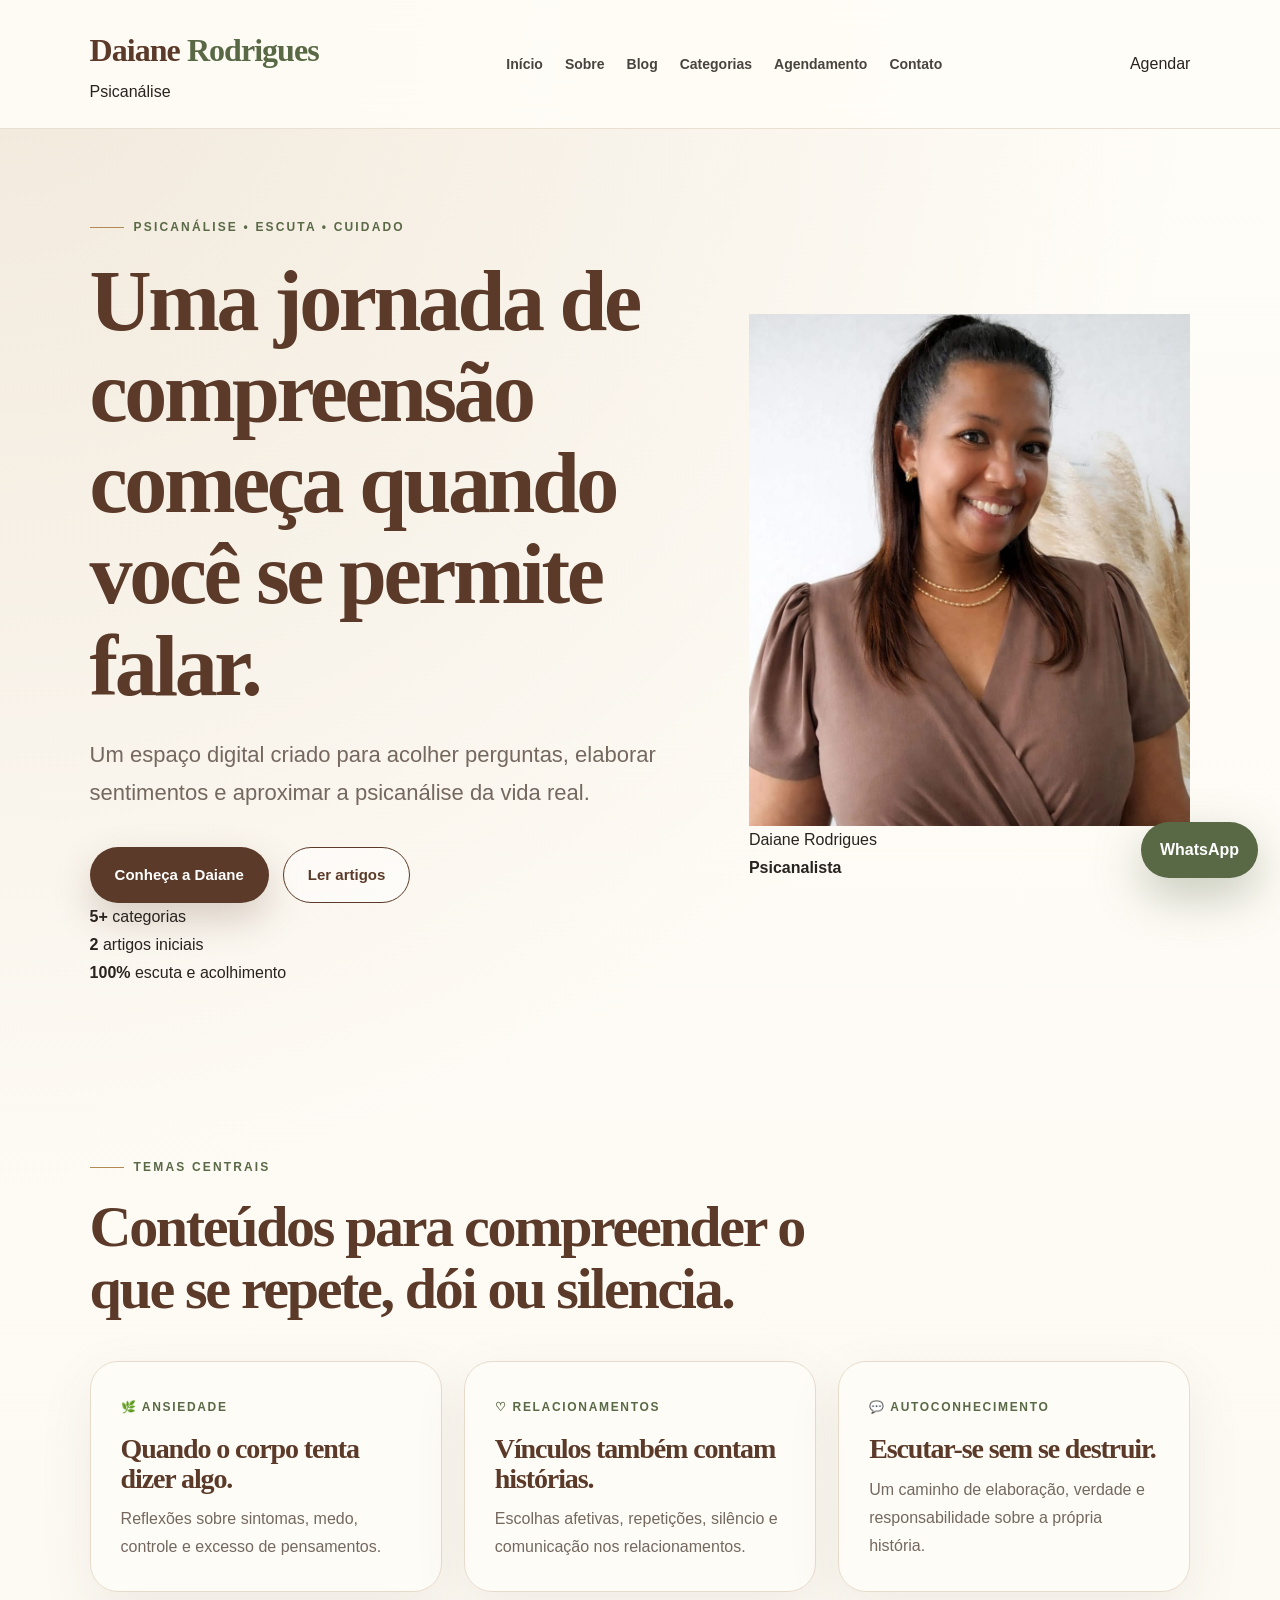
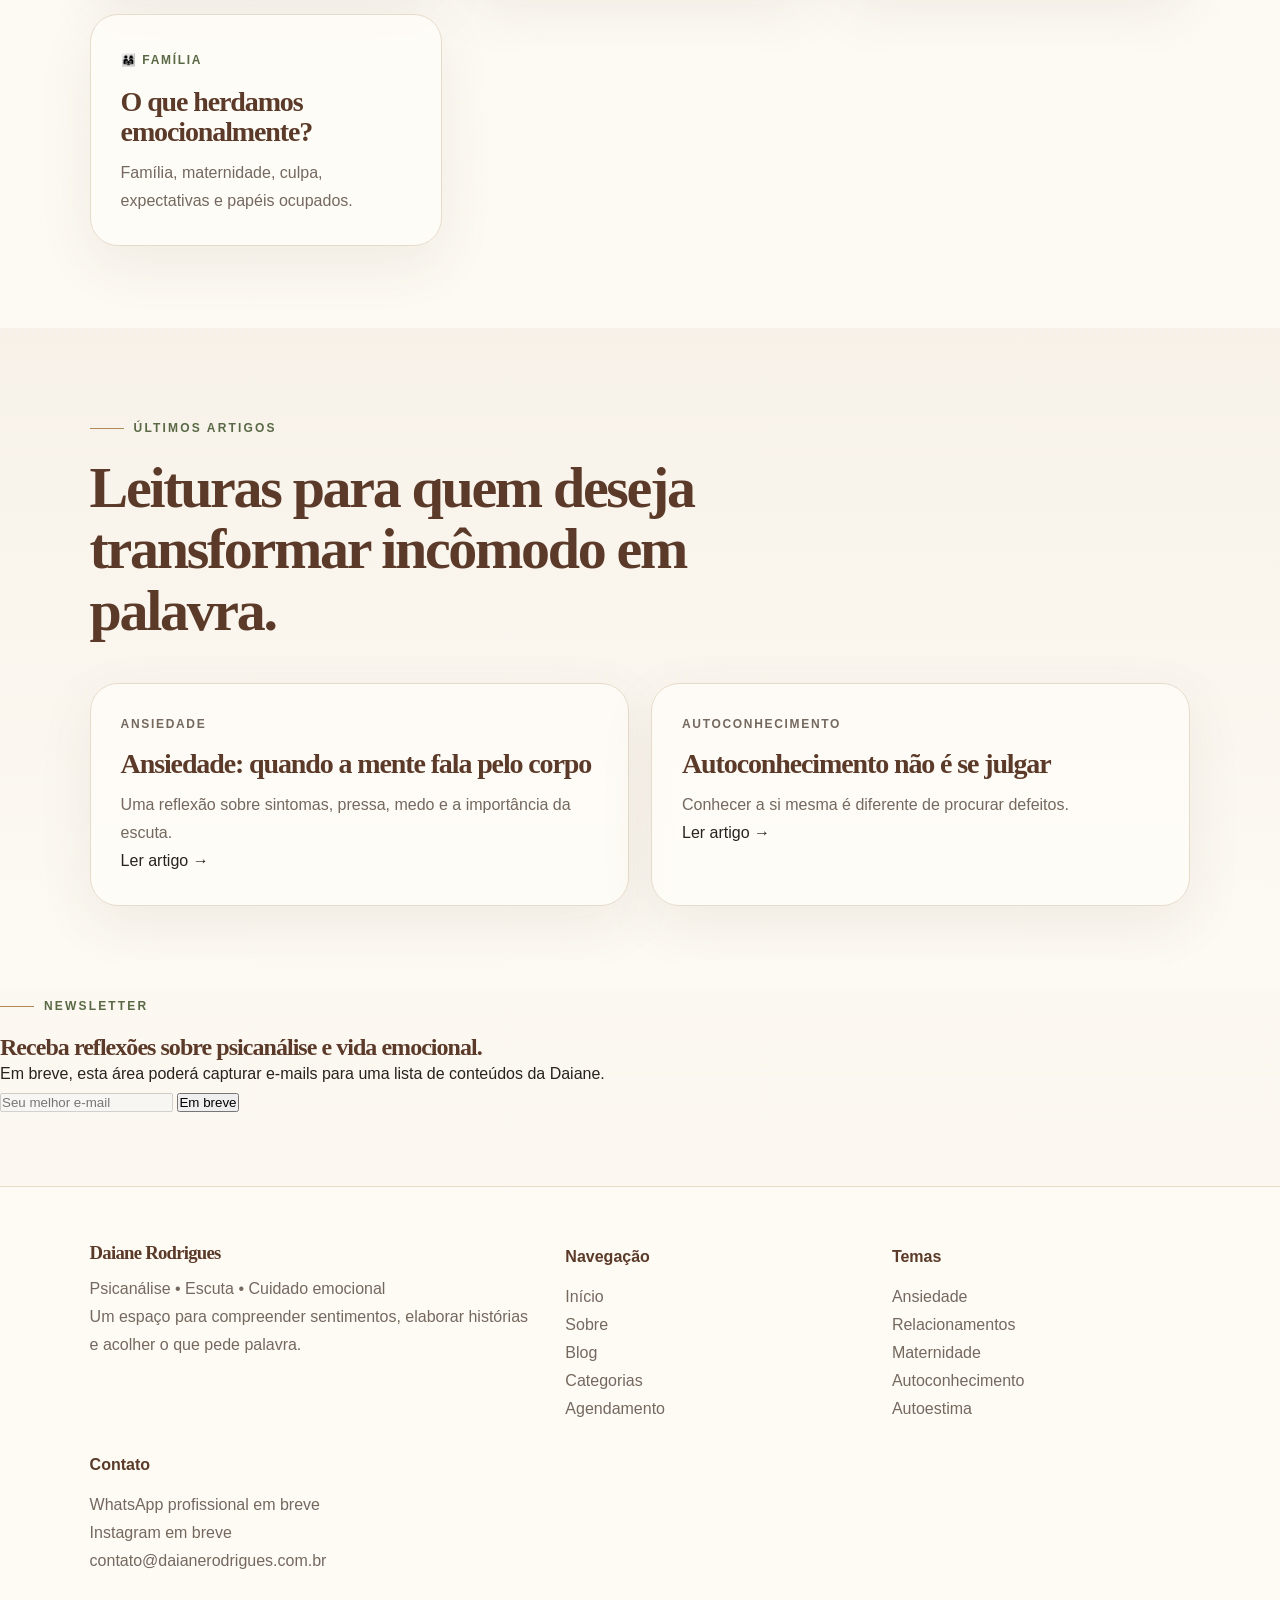
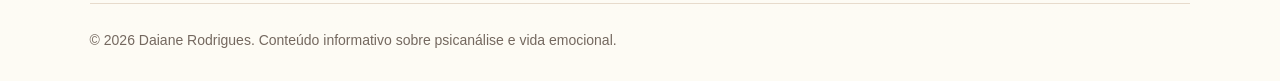
==== commit b893faba: "feat(home): adiciona foto oficial da Daiane" ====
--- a/index.html
+++ b/index.html
@@ -46,15 +46,19 @@
         </div>
       </div>
 
-      <aside class="portrait-card">
-        <div class="portrait-placeholder">
-          <span>Foto da Daiane</span>
-        </div>
-        <div class="portrait-info">
-          <p>Daiane Rodrigues</p>
-          <strong>Psicanálise</strong>
-        </div>
+     <aside class="portrait-card">
+
+      <img
+        class="portrait-image"
+        src="assets/img/daiane.png"
+        alt="Daiane Rodrigues">
+
+     <div class="portrait-info">
+        <p>Daiane Rodrigues</p>
+        <strong>Psicanalista</strong>
+      </div>
       </aside>
+      
     </section>
 
     <section class="section">
--- a/assets/css/style.css
+++ b/assets/css/style.css
@@ -660,4 +660,107 @@
     padding:46px 26px;
   }
 }
+.blog-toolbar{
+  margin:34px 0 42px;
+}
+
+.category-pills{
+  display:flex;
+  flex-wrap:wrap;
+  gap:10px;
+}
+
+.category-pills button{
+  border:1px solid var(--border);
+  background:rgba(255,253,248,.78);
+  color:var(--primary);
+  padding:10px 16px;
+  border-radius:999px;
+  font-weight:900;
+  cursor:pointer;
+  transition:.25s ease;
+}
+
+.category-pills button:hover,
+.category-pills button.active{
+  background:var(--primary);
+  color:white;
+  border-color:var(--primary);
+}
+.premium-footer{
+  background:
+    radial-gradient(circle at top left, rgba(177,138,85,.15), transparent 30%),
+    linear-gradient(180deg, rgba(255,253,248,.9), rgba(242,234,223,.75));
+}
+
+.premium-footer .footer-container{
+  grid-template-columns:1.4fr .8fr .8fr 1fr;
+}
+
+.footer-note{
+  margin-top:18px;
+  max-width:420px;
+}
+
+.footer a{
+  color:inherit;
+}
+
+.footer a:hover{
+  color:var(--moss);
+}
+
+@media(max-width:900px){
+  .premium-footer .footer-container{
+    grid-template-columns:1fr;
+  }
+}
+.portrait-image{
+
+width:100%;
+
+height:650px;
+
+object-fit:cover;
+
+object-position:center top;
+
+border-radius:30px;
+
+display:block;
+
+}
+
+.portrait-card{
+
+padding:18px;
+
+overflow:hidden;
+
+}
+.portrait-card::before{
+
+content:"";
+
+position:absolute;
+
+inset:0;
+
+background:
+
+linear-gradient(
+
+180deg,
+
+transparent 55%,
+
+rgba(0,0,0,.08)
+
+);
+
+pointer-events:none;
+
+border-radius:34px;
+
+}
 }
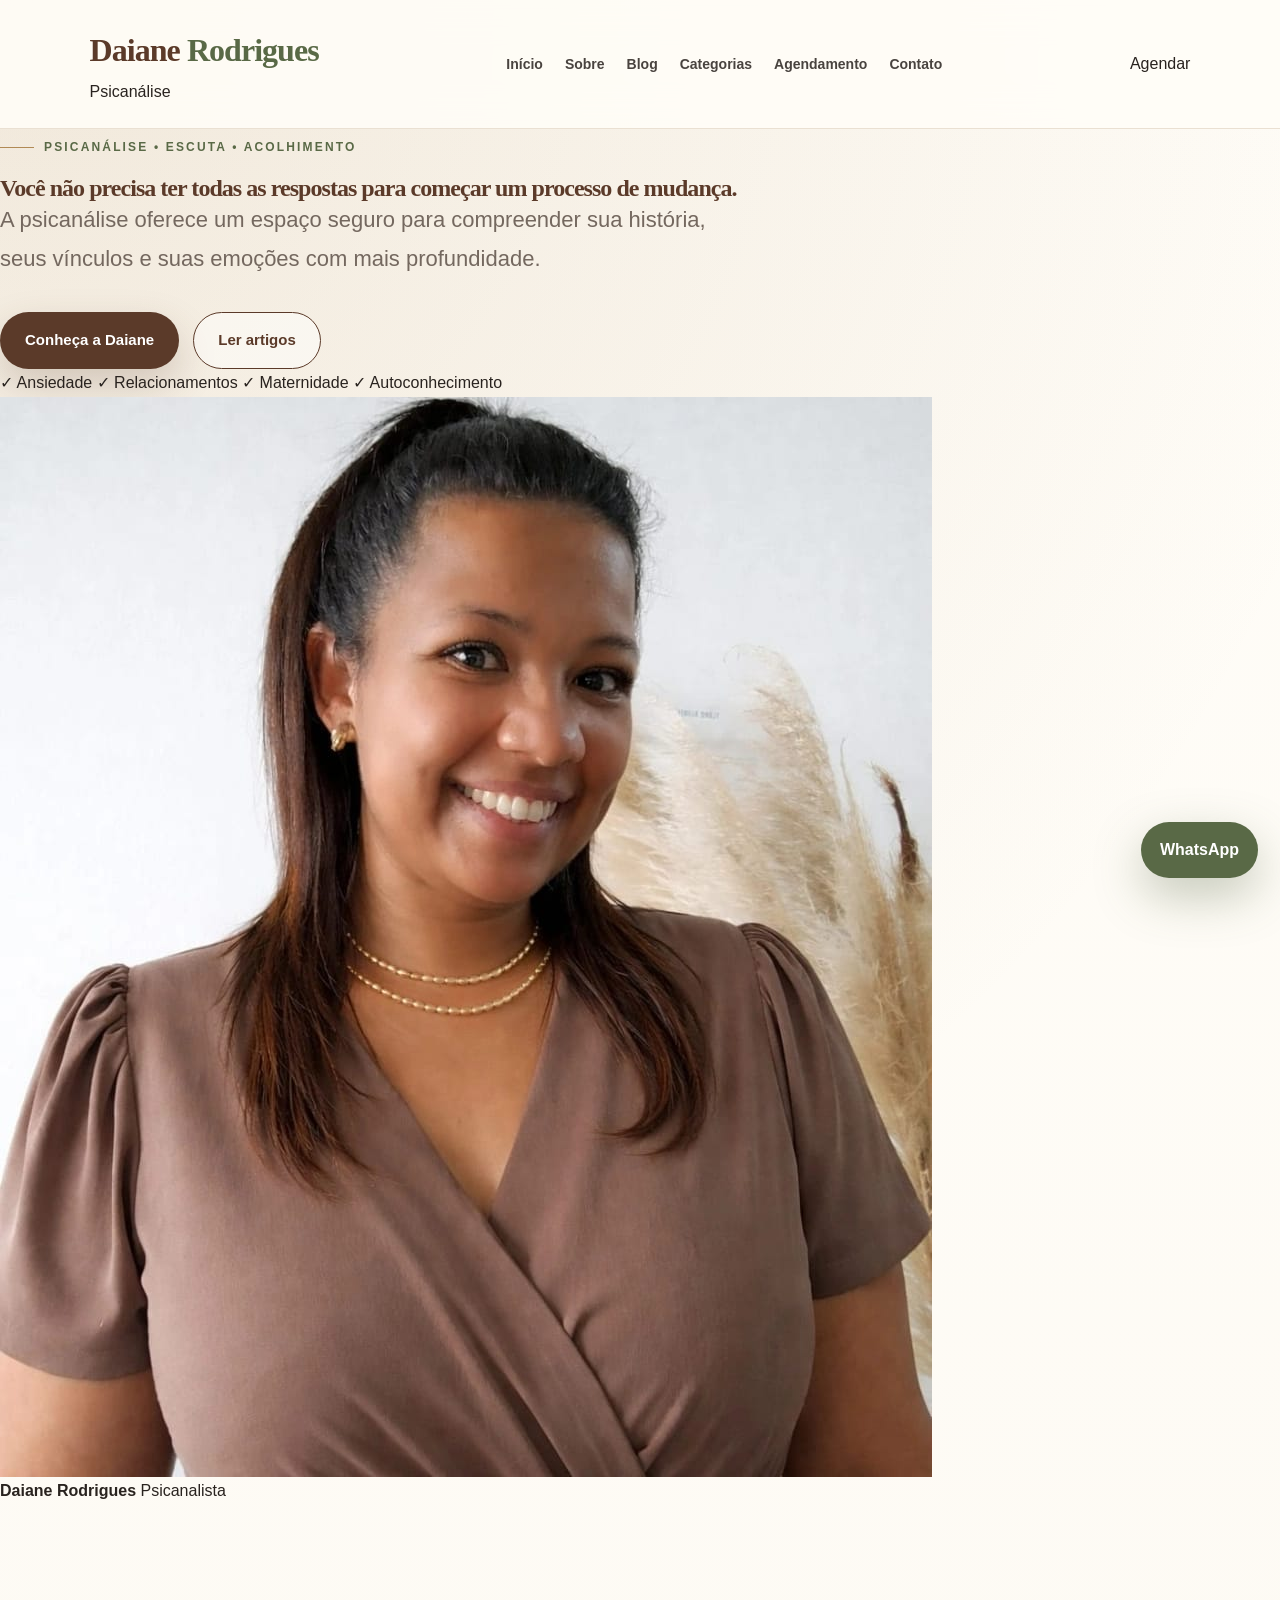
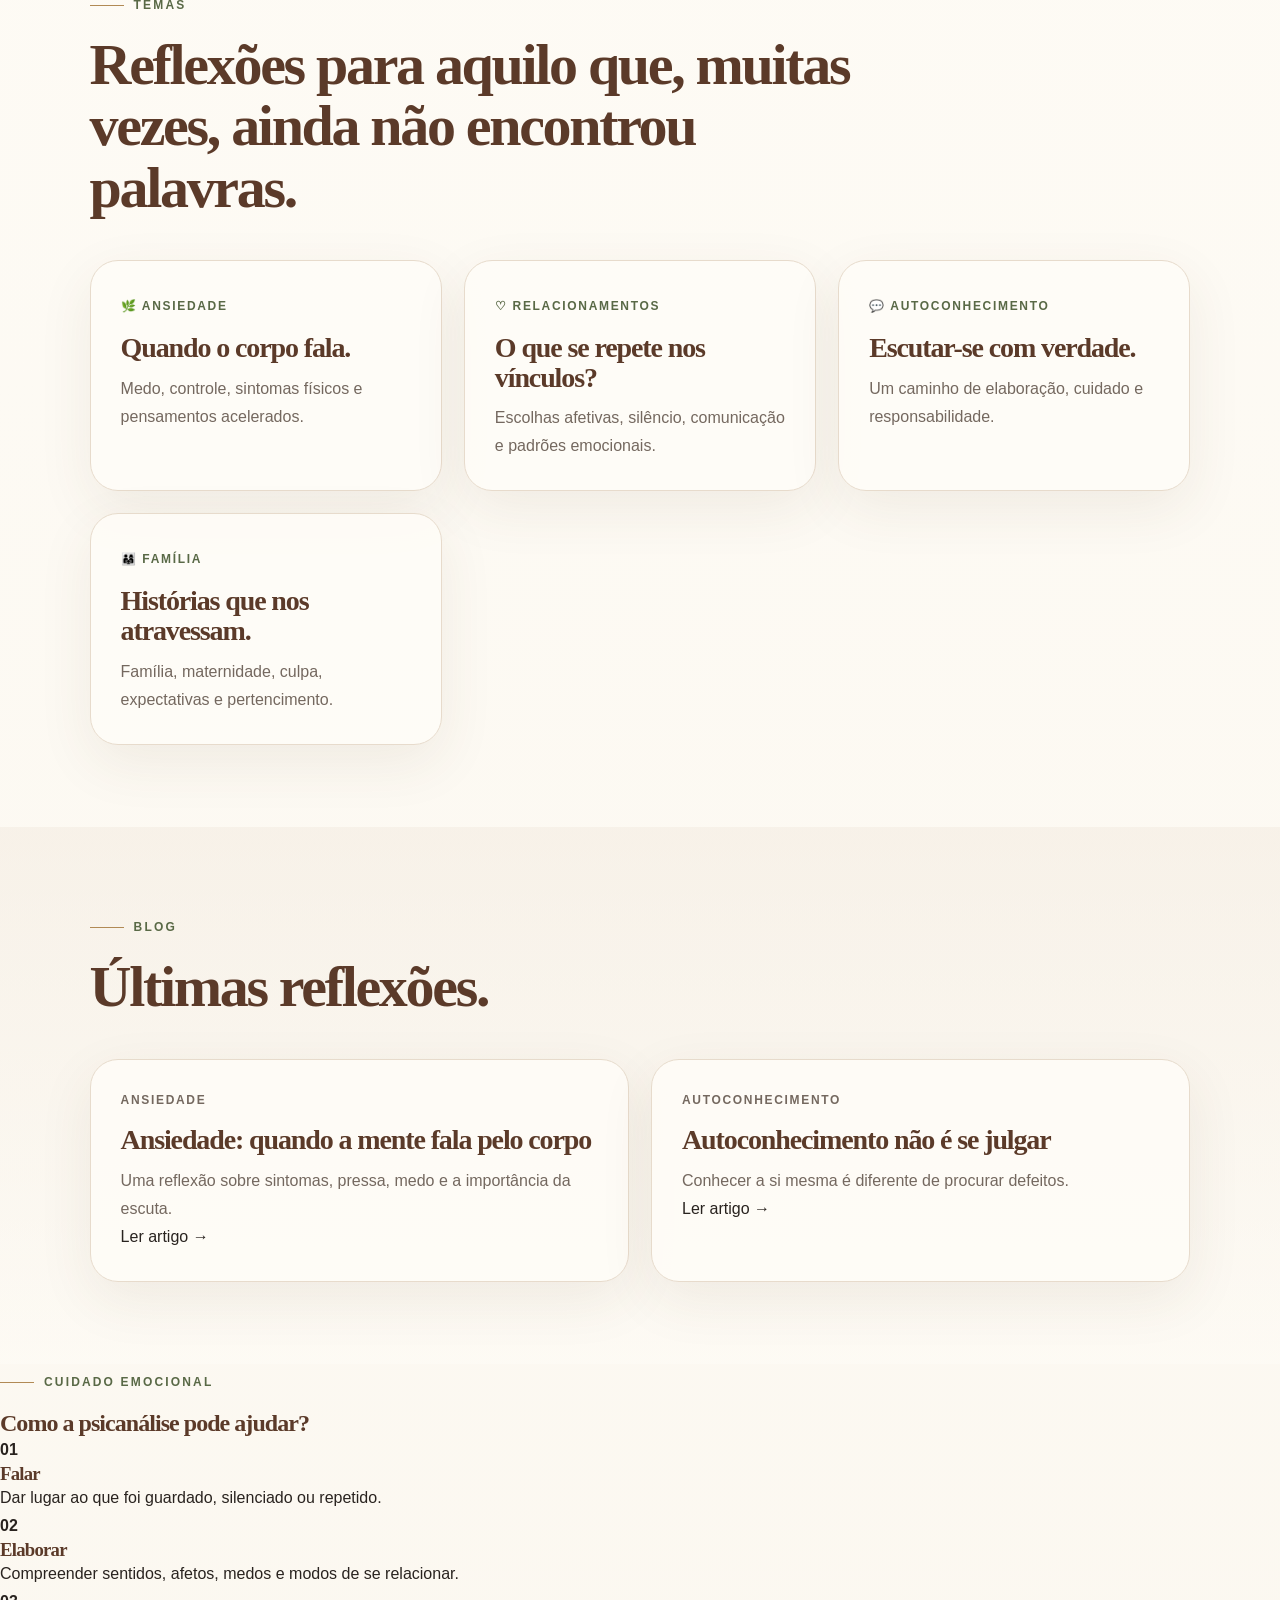
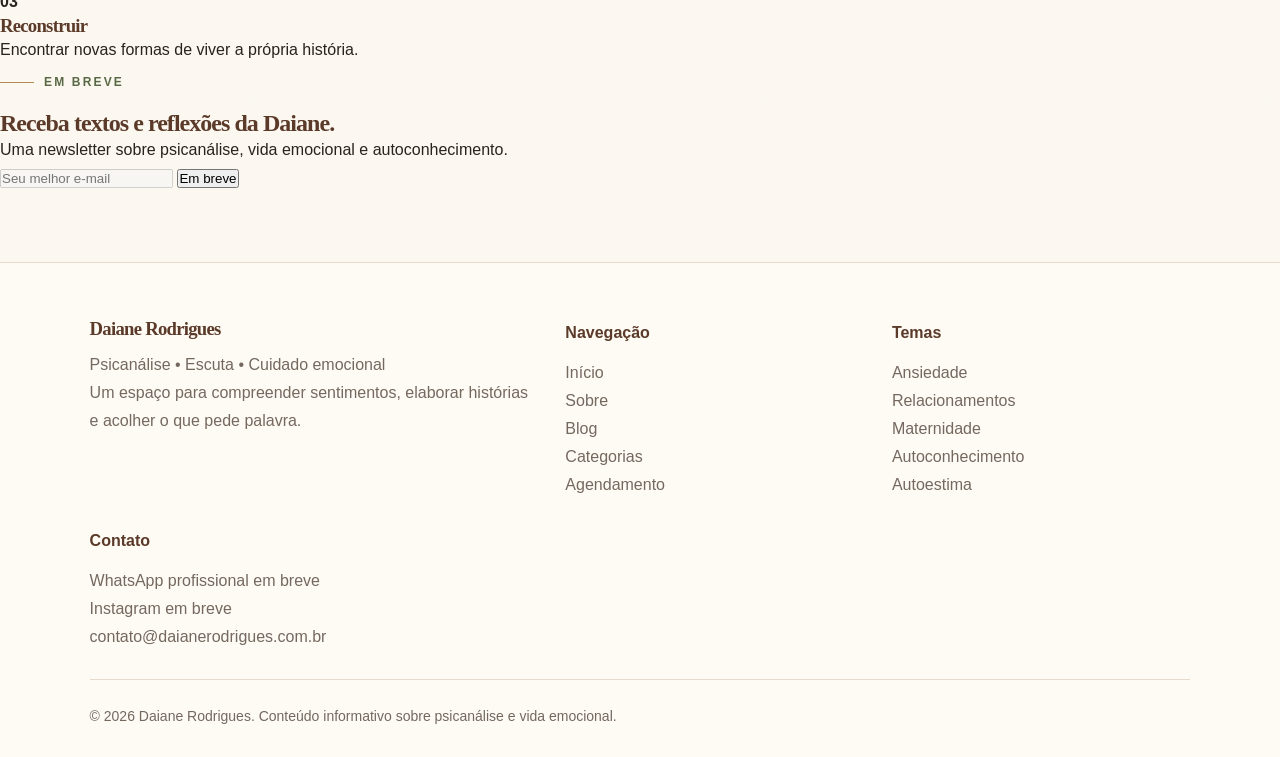
==== commit 68612cbd: "feat(home): refatora home premium com narrativa e foto" ====
--- a/index.html
+++ b/index.html
@@ -3,10 +3,8 @@
 <head>
   <meta charset="UTF-8">
   <meta name="viewport" content="width=device-width, initial-scale=1.0">
-
-  <title>Daiane Rodrigues | Psicanálise e cuidado emocional</title>
-  <meta name="description" content="Daiane Rodrigues | Psicanálise, escuta, cuidado emocional, ansiedade, relacionamentos, maternidade e autoconhecimento.">
-
+  <title>Daiane Rodrigues | Psicanalista</title>
+  <meta name="description" content="Daiane Rodrigues, psicanalista. Um espaço de escuta, acolhimento e autoconhecimento para compreender emoções, vínculos e histórias.">
   <link rel="stylesheet" href="assets/css/style.css">
 </head>
 <body>
@@ -14,15 +12,13 @@
   <script>renderHeader()</script>
 
   <main>
-    <section class="hero hero-premium">
-      <div class="hero-content">
-        <p class="eyebrow">Psicanálise • Escuta • Cuidado</p>
-
-        <h1>Uma jornada de compreensão começa quando você se permite falar.</h1>
-
+    <section class="premium-hero">
+      <div class="premium-hero-text">
+        <p class="eyebrow">Psicanálise • escuta • acolhimento</p>
+        <h1>Você não precisa ter todas as respostas para começar um processo de mudança.</h1>
         <p class="lead">
-          Um espaço digital criado para acolher perguntas, elaborar sentimentos
-          e aproximar a psicanálise da vida real.
+          A psicanálise oferece um espaço seguro para compreender sua história,
+          seus vínculos e suas emoções com mais profundidade.
         </p>
 
         <div class="hero-actions">
@@ -30,74 +26,60 @@
           <a class="btn btn-secondary" href="blog.html">Ler artigos</a>
         </div>
 
-        <div class="stats-row">
-          <div>
-            <strong>5+</strong>
-            <span>categorias</span>
-          </div>
-          <div>
-            <strong>2</strong>
-            <span>artigos iniciais</span>
-          </div>
-          <div>
-            <strong>100%</strong>
-            <span>escuta e acolhimento</span>
-          </div>
+        <div class="premium-list">
+          <span>✓ Ansiedade</span>
+          <span>✓ Relacionamentos</span>
+          <span>✓ Maternidade</span>
+          <span>✓ Autoconhecimento</span>
         </div>
       </div>
 
-     <aside class="portrait-card">
-
-      <img
-        class="portrait-image"
-        src="assets/img/daiane.png"
-        alt="Daiane Rodrigues">
-
-     <div class="portrait-info">
-        <p>Daiane Rodrigues</p>
-        <strong>Psicanalista</strong>
+      <div class="premium-photo-wrap">
+        <img class="premium-photo" src="assets/img/daiane.png" alt="Daiane Rodrigues">
+        <div class="premium-photo-card">
+          <strong>Daiane Rodrigues</strong>
+          <span>Psicanalista</span>
+        </div>
       </div>
-      </aside>
-      
     </section>
 
     <section class="section">
       <div class="section-heading">
-        <p class="eyebrow">Temas centrais</p>
-        <h2>Conteúdos para compreender o que se repete, dói ou silencia.</h2>
+        <p class="eyebrow">Temas</p>
+        <h2>Reflexões para aquilo que, muitas vezes, ainda não encontrou palavras.</h2>
       </div>
 
       <div class="topic-grid">
         <a class="topic-card tall-card" href="blog.html">
           <span>🌿 Ansiedade</span>
-          <h3>Quando o corpo tenta dizer algo.</h3>
-          <p>Reflexões sobre sintomas, medo, controle e excesso de pensamentos.</p>
+          <h3>Quando o corpo fala.</h3>
+          <p>Medo, controle, sintomas físicos e pensamentos acelerados.</p>
         </a>
 
         <a class="topic-card tall-card" href="blog.html">
           <span>♡ Relacionamentos</span>
-          <h3>Vínculos também contam histórias.</h3>
-          <p>Escolhas afetivas, repetições, silêncio e comunicação nos relacionamentos.</p>
+          <h3>O que se repete nos vínculos?</h3>
+          <p>Escolhas afetivas, silêncio, comunicação e padrões emocionais.</p>
         </a>
 
         <a class="topic-card tall-card" href="blog.html">
           <span>💬 Autoconhecimento</span>
-          <h3>Escutar-se sem se destruir.</h3>
-          <p>Um caminho de elaboração, verdade e responsabilidade sobre a própria história.</p>
+          <h3>Escutar-se com verdade.</h3>
+          <p>Um caminho de elaboração, cuidado e responsabilidade.</p>
         </a>
 
         <a class="topic-card tall-card" href="blog.html">
           <span>👨‍👩‍👧 Família</span>
-          <h3>O que herdamos emocionalmente?</h3>
-          <p>Família, maternidade, culpa, expectativas e papéis ocupados.</p>
+          <h3>Histórias que nos atravessam.</h3>
+          <p>Família, maternidade, culpa, expectativas e pertencimento.</p>
         </a>
       </div>
     </section>
 
     <section class="section featured">
       <div class="section-heading">
-        <p class="eyebrow">Últimos artigos</p>
-        <h2>Leituras para quem deseja transformar incômodo em palavra.</h2>
+        <p class="eyebrow">Blog</p>
+        <h2>Últimas reflexões.</h2>
       </div>
 
       <div class="post-grid">
@@ -117,10 +99,35 @@
       </div>
     </section>
 
+    <section class="how-it-works">
+      <p class="eyebrow">Cuidado emocional</p>
+      <h2>Como a psicanálise pode ajudar?</h2>
+
+      <div class="steps-grid">
+        <div>
+          <strong>01</strong>
+          <h3>Falar</h3>
+          <p>Dar lugar ao que foi guardado, silenciado ou repetido.</p>
+        </div>
+
+        <div>
+          <strong>02</strong>
+          <h3>Elaborar</h3>
+          <p>Compreender sentidos, afetos, medos e modos de se relacionar.</p>
+        </div>
+
+        <div>
+          <strong>03</strong>
+          <h3>Reconstruir</h3>
+          <p>Encontrar novas formas de viver a própria história.</p>
+        </div>
+      </div>
+    </section>
+
     <section class="newsletter">
-      <p class="eyebrow">Newsletter</p>
-      <h2>Receba reflexões sobre psicanálise e vida emocional.</h2>
-      <p>Em breve, esta área poderá capturar e-mails para uma lista de conteúdos da Daiane.</p>
+      <p class="eyebrow">Em breve</p>
+      <h2>Receba textos e reflexões da Daiane.</h2>
+      <p>Uma newsletter sobre psicanálise, vida emocional e autoconhecimento.</p>
       <form class="newsletter-form">
         <input type="email" placeholder="Seu melhor e-mail" disabled>
         <button type="button">Em breve</button>
--- a/assets/css/style.css
+++ b/assets/css/style.css
@@ -763,4 +763,219 @@
 border-radius:34px;
 
 }
+.portrait-image{
+  width:100%;
+  height:650px;
+  object-fit:cover;
+  object-position:center top;
+  border-radius:30px;
+  display:block;
+}
+
+.portrait-card{
+  padding:18px;
+  overflow:hidden;
+}
+.hero-premium{
+  min-height:calc(100vh - 90px);
+  align-items:center;
+}
+
+.hero-premium::before{
+  content:"";
+  position:absolute;
+  inset:8% 4% auto auto;
+  width:360px;
+  height:360px;
+  border-radius:999px;
+  background:rgba(177,138,85,.18);
+  filter:blur(40px);
+  z-index:-1;
+}
+
+.portrait-card{
+  transform:rotate(1.2deg);
+}
+
+.portrait-image{
+  filter:saturate(.95) contrast(1.03);
+}
+
+.portrait-card:hover{
+  transform:rotate(0deg) translateY(-6px);
+}
+
+.portrait-info{
+  box-shadow:0 18px 50px rgba(91,58,41,.12);
+}
+.premium-hero{
+  min-height:calc(100vh - 90px);
+  display:grid;
+  grid-template-columns:1.08fr .92fr;
+  gap:70px;
+  align-items:center;
+  padding:80px 7vw;
+  position:relative;
+  overflow:hidden;
+}
+
+.premium-hero::before{
+  content:"";
+  position:absolute;
+  width:520px;
+  height:520px;
+  border-radius:50%;
+  background:rgba(177,138,85,.16);
+  filter:blur(50px);
+  right:-120px;
+  top:40px;
+  z-index:-1;
+}
+
+.premium-hero-text h1{
+  font-size:clamp(46px,7vw,88px);
+  max-width:900px;
+}
+
+.premium-list{
+  display:flex;
+  flex-wrap:wrap;
+  gap:12px;
+  margin-top:36px;
+}
+
+.premium-list span{
+  padding:11px 15px;
+  border-radius:999px;
+  background:rgba(255,253,248,.8);
+  border:1px solid var(--border);
+  color:var(--primary);
+  font-weight:900;
+  font-size:14px;
+}
+
+.premium-photo-wrap{
+  position:relative;
+  border-radius:46px;
+  padding:18px;
+  background:linear-gradient(145deg,#fffdf8,#efe4d8);
+  border:1px solid var(--border);
+  box-shadow:var(--shadow);
+  transform:rotate(1deg);
+  transition:.3s ease;
+}
+
+.premium-photo-wrap:hover{
+  transform:rotate(0deg) translateY(-6px);
+}
+
+.premium-photo{
+  width:100%;
+  height:680px;
+  object-fit:cover;
+  object-position:center top;
+  border-radius:34px;
+  filter:saturate(.96) contrast(1.03);
+}
+
+.premium-photo-card{
+  position:absolute;
+  left:42px;
+  right:42px;
+  bottom:42px;
+  padding:22px;
+  border-radius:26px;
+  background:rgba(255,253,248,.9);
+  backdrop-filter:blur(14px);
+  border:1px solid rgba(231,219,204,.95);
+}
+
+.premium-photo-card strong{
+  display:block;
+  font-family:Georgia,"Times New Roman",serif;
+  font-size:32px;
+  color:var(--primary);
+}
+
+.premium-photo-card span{
+  color:var(--moss);
+  font-weight:900;
+  letter-spacing:.12em;
+  text-transform:uppercase;
+  font-size:12px;
+}
+
+.how-it-works{
+  width:min(1120px,86vw);
+  margin:70px auto;
+  padding:76px;
+  border-radius:38px;
+  background:rgba(255,253,248,.86);
+  border:1px solid var(--border);
+  box-shadow:var(--shadow);
+}
+
+.how-it-works h2{
+  font-size:clamp(34px,5vw,58px);
+  margin-bottom:34px;
+}
+
+.steps-grid{
+  display:grid;
+  grid-template-columns:repeat(3,1fr);
+  gap:24px;
+}
+
+.steps-grid div{
+  padding:28px;
+  border-radius:26px;
+  background:var(--bg);
+  border:1px solid var(--border);
+}
+
+.steps-grid strong{
+  color:var(--gold);
+  font-size:14px;
+  letter-spacing:.16em;
+}
+
+.steps-grid h3{
+  margin:12px 0;
+  font-size:30px;
+}
+
+.steps-grid p{
+  color:var(--muted);
+}
+
+@media(max-width:950px){
+  .premium-hero{
+    grid-template-columns:1fr;
+    padding-top:54px;
+  }
+
+  .premium-photo{
+    height:520px;
+  }
+
+  .steps-grid{
+    grid-template-columns:1fr;
+  }
+
+  .how-it-works{
+    padding:44px 26px;
+  }
+}
+
+@media(max-width:560px){
+  .premium-photo{
+    height:430px;
+  }
+
+  .premium-photo-card{
+    left:28px;
+    right:28px;
+    bottom:28px;
+  }
+}
 }
